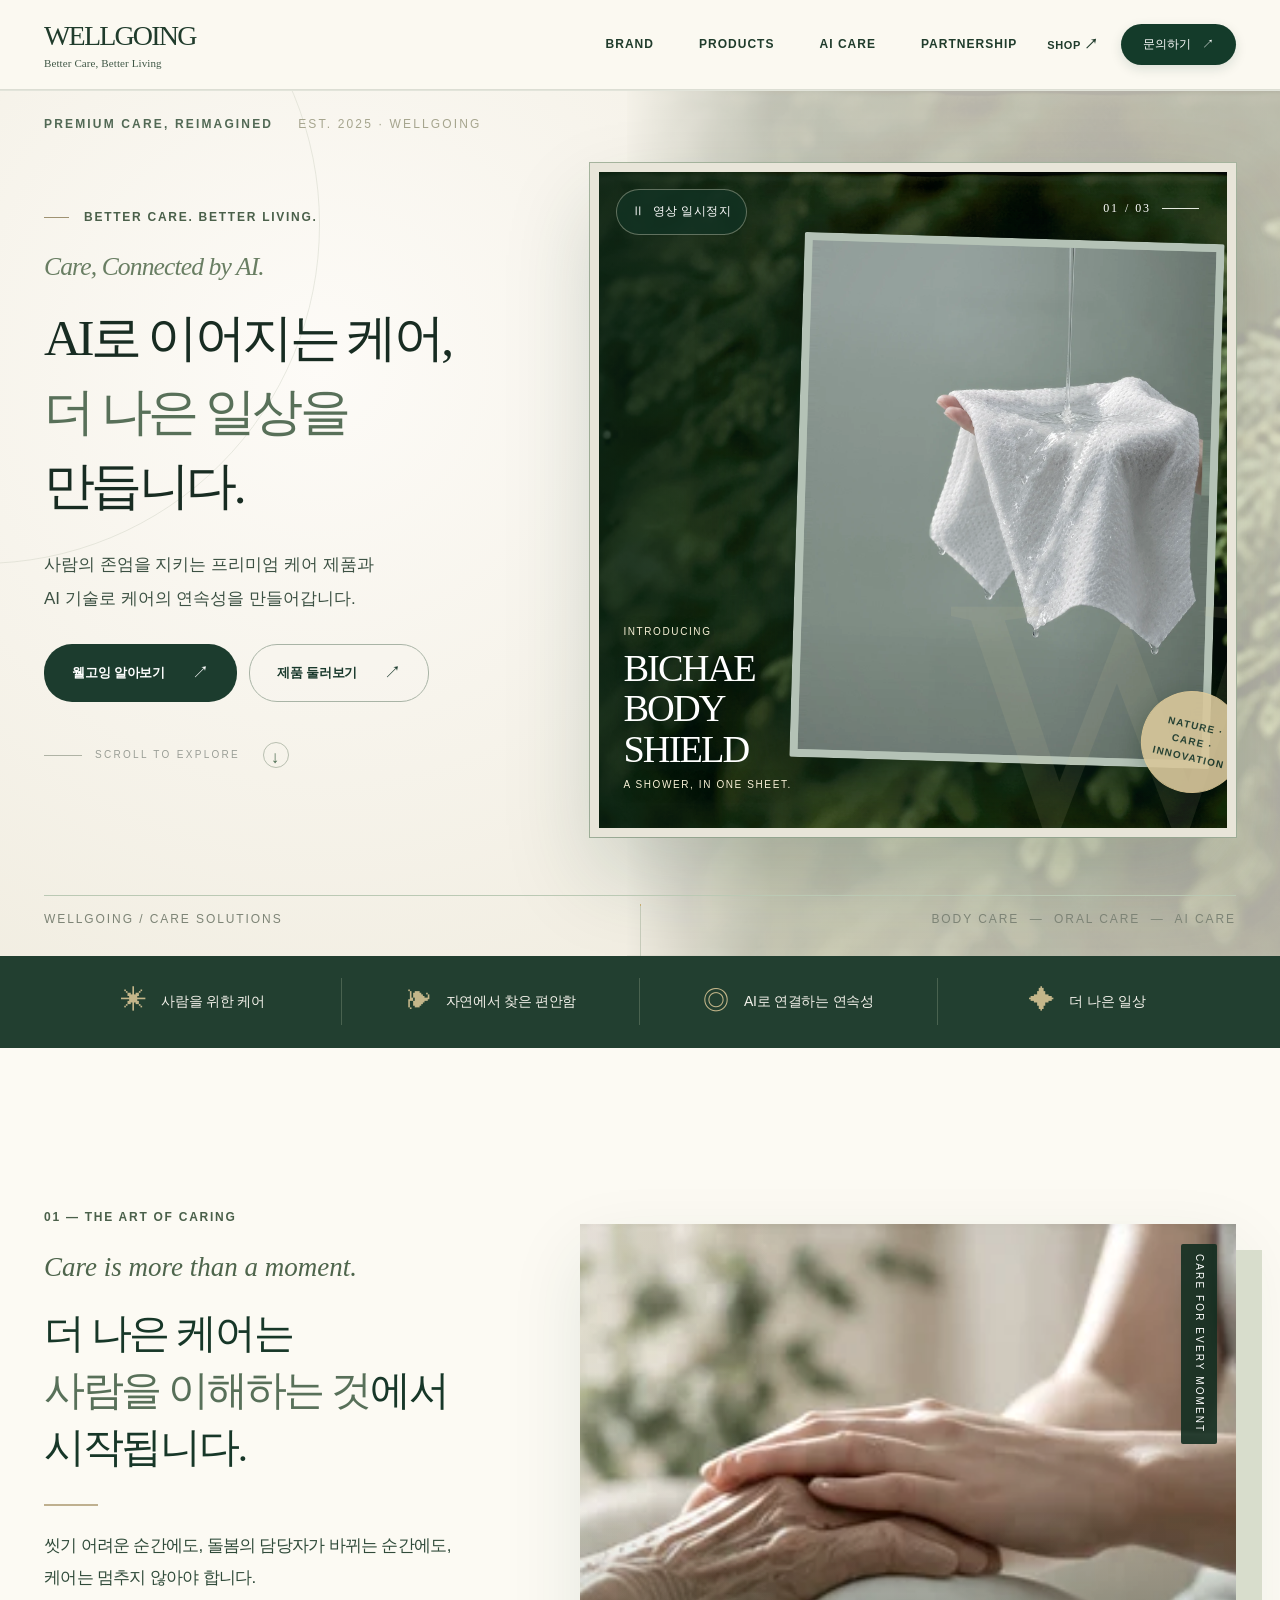
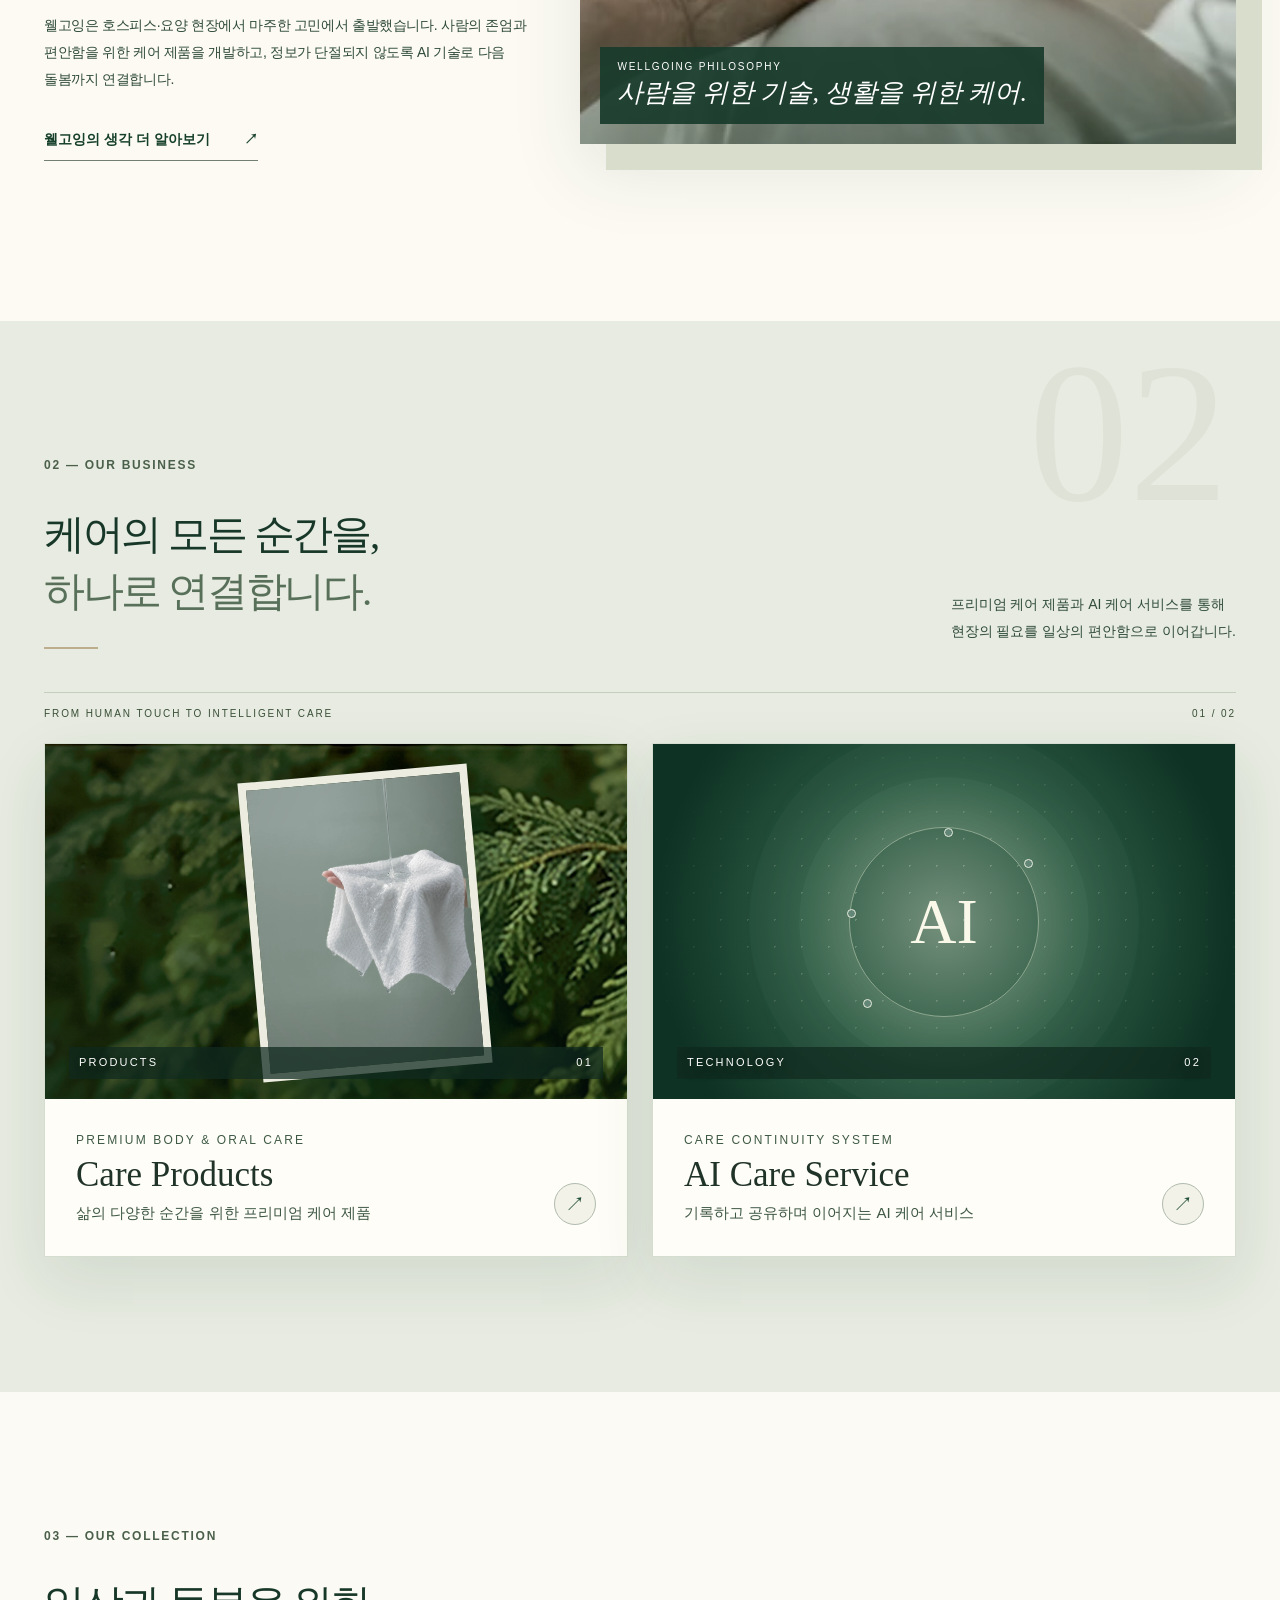
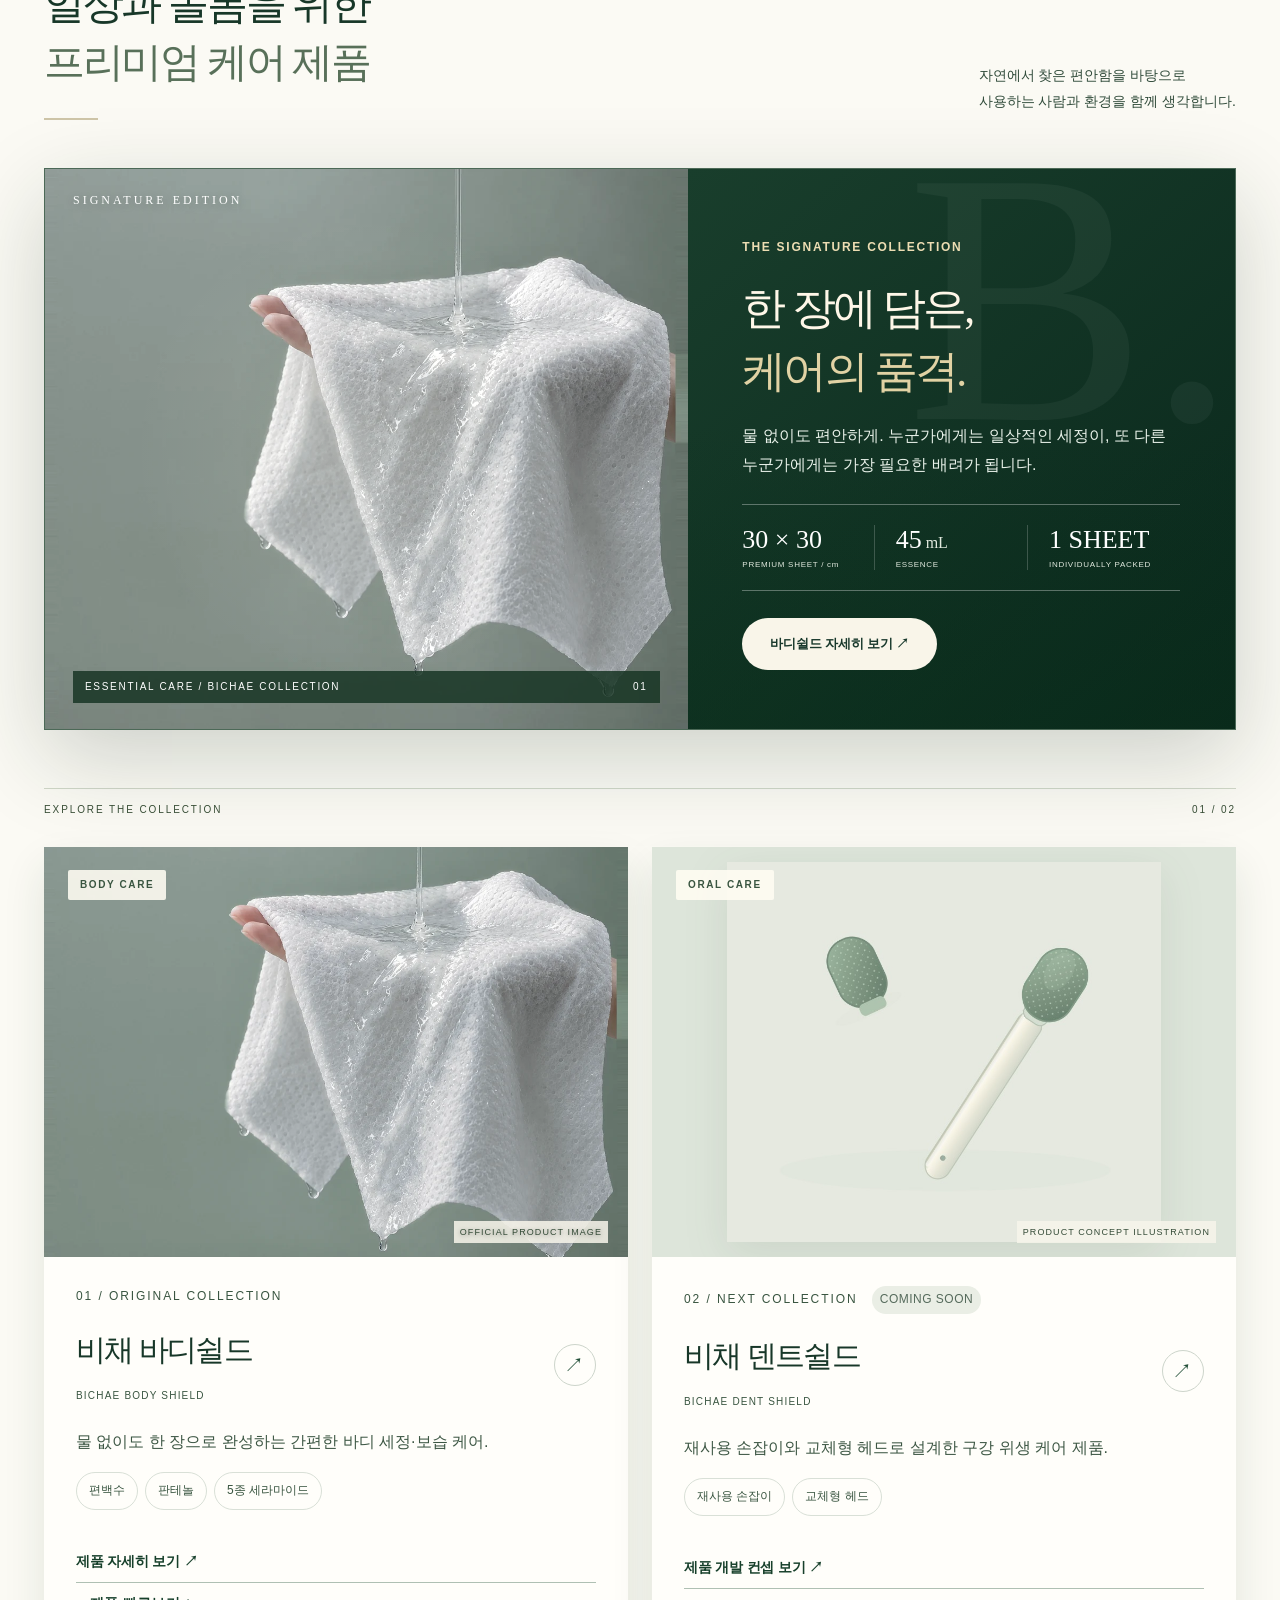
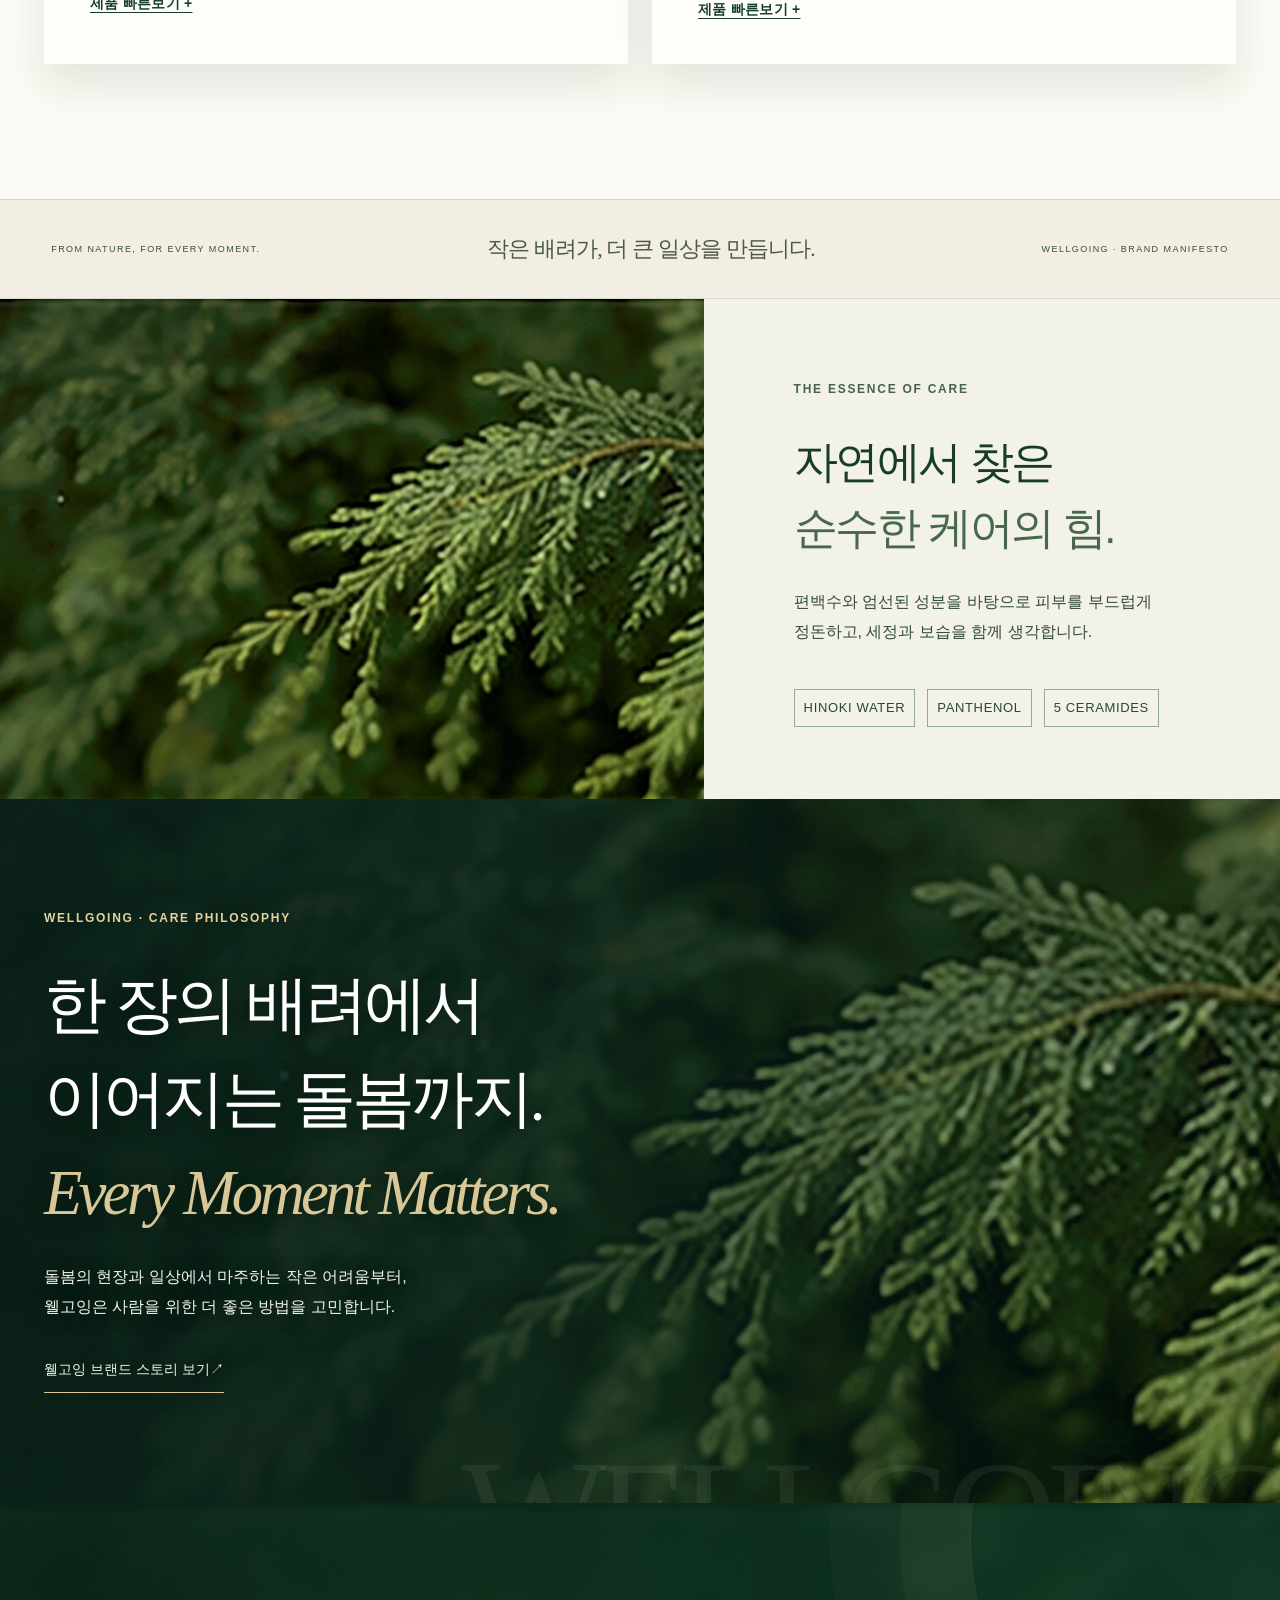
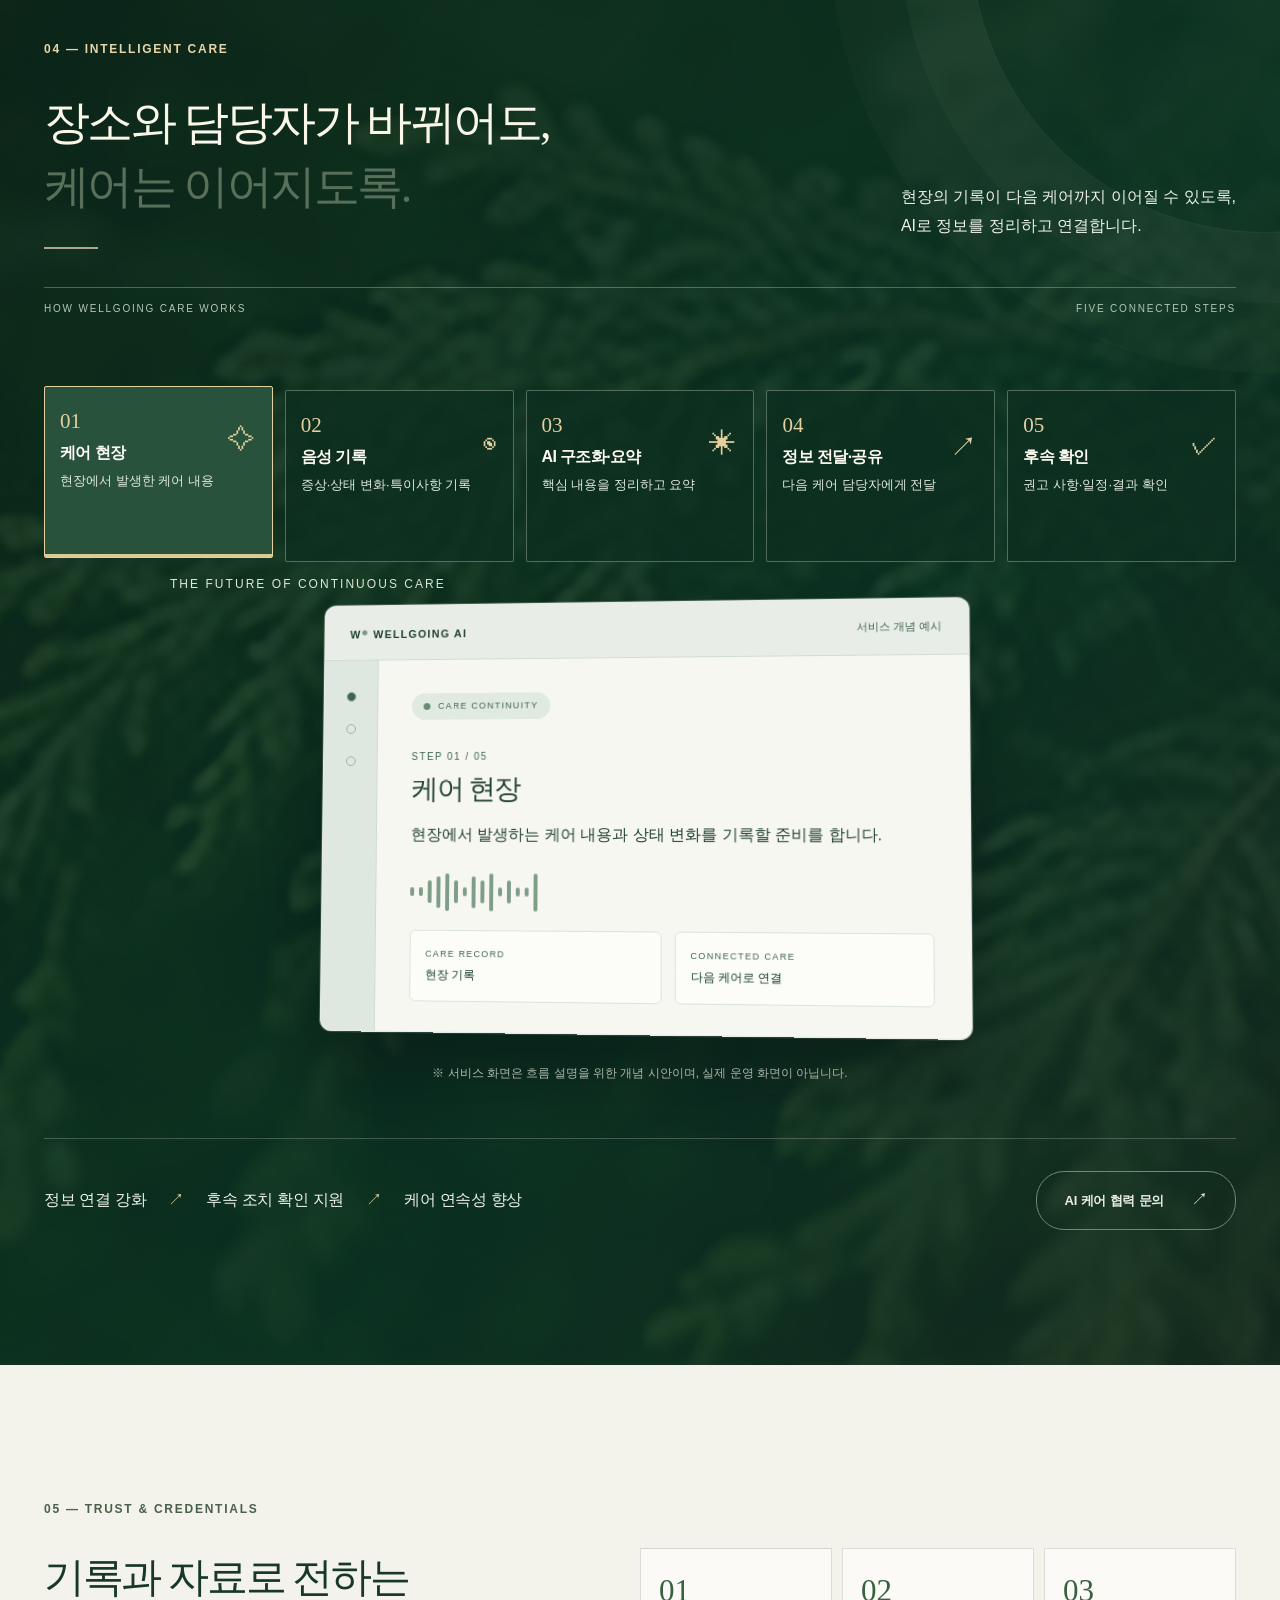
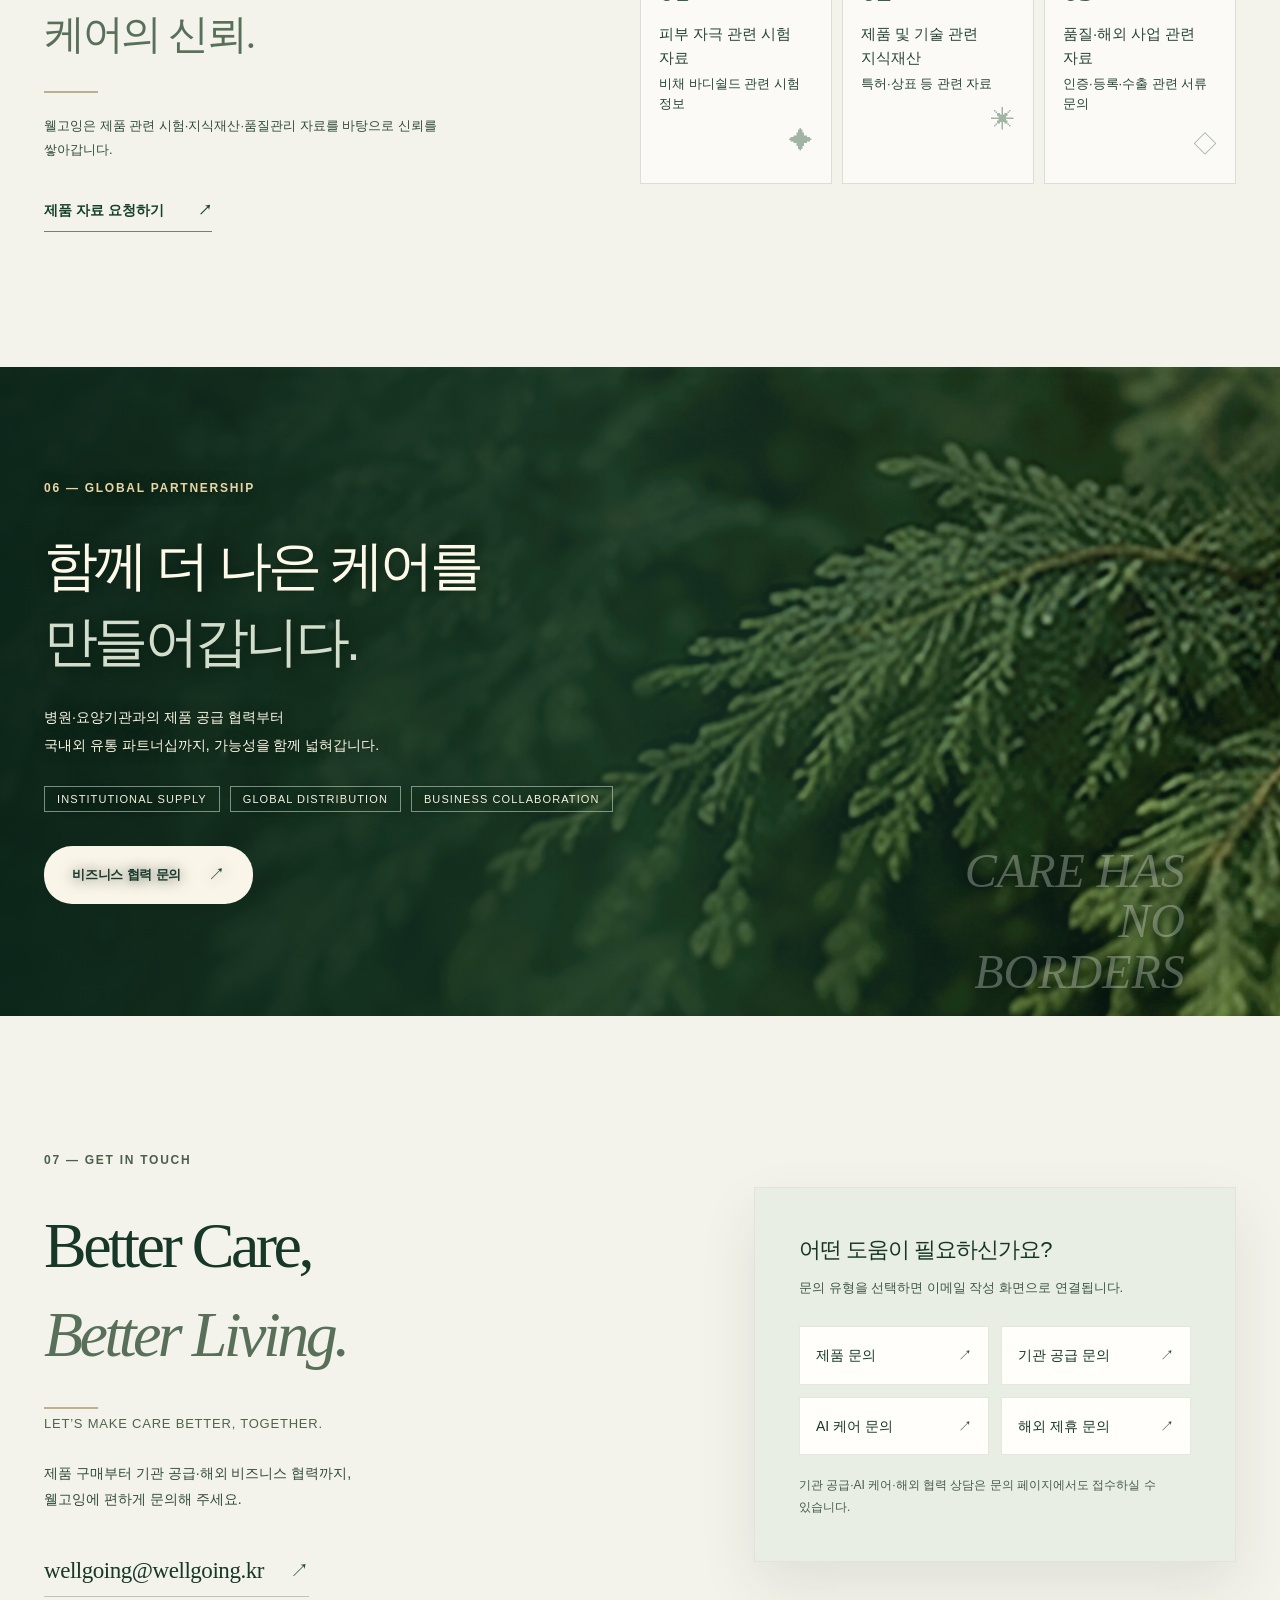
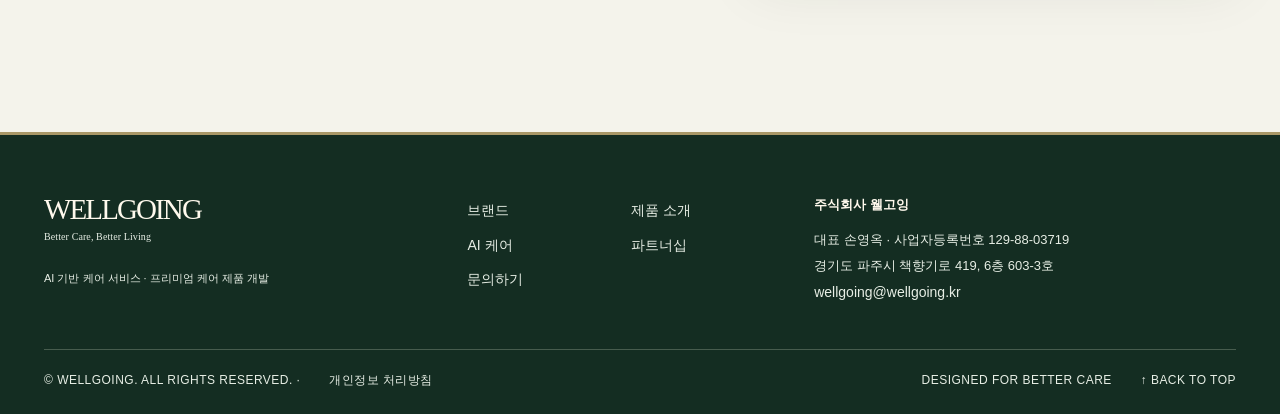
==== index.html @ e6ede5bd "feat: upload WELLGOING V7 premium standalone homepage with embedded assets and motion" ====
<!DOCTYPE html>
<html lang="ko">
<head>
<meta charset="utf-8"/>
<meta content="width=device-width, initial-scale=1" name="viewport"/>
<meta content="#f7f5ef" name="theme-color"/>
<meta content="웰고잉은 프리미엄 케어 제품과 AI 케어 서비스를 통해 더 나은 일상을 만들어갑니다." name="description"/>
<meta content="웰고잉 WELLGOING | Better Care, Better Living" property="og:title"/>
<meta content="AI로 이어지는 케어, 더 나은 일상을 만듭니다." property="og:description"/>
<title>WELLGOING | Better Care, Better Living</title>
<link as="image" href="assets/body-sheet.webp" rel="preload"/>
<style>/* WELLGOING / B CONCEPT — Modern Premium Care
   Brand palette: forest, warm ivory, olive gold. Editable content in content.js. */
:root{--forest:#203b30;--forest2:#142d23;--deep:#112b22;--sage:#b7c3b3;--sage-light:#dfe5dc;--olive:#8b9276;--gold:#9d926e;--cream:#f7f5ef;--ivory:#fcfbf7;--ink:#1f2c24;--text:#445047;--muted:#778078;--line:rgba(39,60,47,.17);--body:'Noto Sans CJK KR','Apple SD Gothic Neo','Malgun Gothic',sans-serif;--serif:Georgia,'Times New Roman','Noto Serif CJK KR',serif;--content:1312px}
*,*::before,*::after{box-sizing:border-box}
html{scroll-behavior:smooth;scroll-padding-top:94px}
body{margin:0;background:var(--ivory);color:var(--ink);font:400 15px/1.8 var(--body);-webkit-font-smoothing:antialiased;word-break:keep-all}
a{text-decoration:none;color:inherit}button,input,select{font:inherit}button{cursor:pointer}img{max-width:100%;display:block}h1,h2,h3,p{margin-top:0}section{scroll-margin-top:90px}
button:focus-visible,a:focus-visible{outline:2px solid #b8a476;outline-offset:4px}
::selection{background:#bbc7b8;color:var(--forest2)}
.skip-link{position:absolute;top:-100px;left:20px;padding:10px 16px;background:white;z-index:1000}.skip-link:focus{top:20px}
.container-wide{width:min(calc(100% - 100px),var(--content));margin:0 auto}.section-pad{padding:126px 0}.eyebrow{font-size:11px!important;letter-spacing:.23em;font-weight:600!important;color:#807c69;margin:0 0 30px!important;line-height:1.55}.gold-line{display:flex;gap:15px;align-items:center}.gold-line:before{content:"";display:block;width:25px;height:1px;background:var(--gold)}.light-eyebrow{color:#c6c9b8!important}
.section-title{font-family:'Noto Serif CJK KR',var(--serif);font-size:clamp(34px,3.25vw,54px);letter-spacing:-.058em;line-height:1.45;font-weight:500;margin:0}.section-title em{font-style:normal;color:#77876f}
.body-large{font-size:18px;line-height:1.9;letter-spacing:-.042em}.body-text{color:#687168;line-height:2.1;letter-spacing:-.025em}.text-link{display:inline-flex;align-items:center;justify-content:space-between;gap:34px;align-self:flex-start;border-bottom:1px solid #737f72;padding:0 0 8px;font-size:13px;font-weight:600;transition:gap .2s}.text-link:hover{gap:46px}
.button{display:inline-flex;align-items:center;justify-content:center;gap:35px;padding:14px 24px;border:1px solid transparent;min-height:53px;border-radius:3px;letter-spacing:-.025em;font-size:13px;font-weight:600;transition:background .25s,color .25s,transform .25s}.button:hover{transform:translateY(-2px)}.button>span{font-size:17px;font-weight:400}.button-solid{background:var(--forest);color:#fff}.button-solid:hover{background:#11291f}.button-line{border-color:#b8c1b7;background:transparent;color:var(--forest)}.button-line:hover{background:#eff0e9}.button-cream{background:#f9f5e9;color:var(--forest)}.button-cream:hover{background:#fff}.button-light-outline{background:transparent;color:#e9ede4;border-color:#728779}.button-light-outline:hover{background:#30483d}
.site-header{height:86px;background:rgba(250,249,245,.96);border-bottom:1px solid #eeeae2;position:sticky;top:0;z-index:100;backdrop-filter:blur(12px)}.header-inner{height:100%;display:flex;align-items:center;justify-content:space-between;gap:30px}.logo{display:flex;flex-direction:column;line-height:1.2;white-space:nowrap;flex-shrink:0}.logo-name{font-family:var(--serif);font-size:27px;letter-spacing:-.044em;color:#20362b}.logo-caption{font-family:var(--serif);font-size:9px;letter-spacing:.045em;color:#7c827b;margin-top:4px}.desktop-nav{display:flex;gap:45px;margin-left:auto;align-items:center}.desktop-nav>a,.shop-link{font-size:11px;font-weight:600;letter-spacing:.055em;transition:color .2s;color:#37463a}.desktop-nav a:hover,.desktop-nav a.current{color:#9c926e}.header-actions{display:flex;align-items:center;gap:22px}.shop-link{white-space:nowrap}.shop-link span{font-size:14px}.header-contact{background:var(--forest);border-radius:50px;color:#fff;padding:10px 22px;display:flex;align-items:center;gap:11px;font-size:12px;white-space:nowrap}.header-contact:hover{background:#142c22}.nav-toggle{display:none;width:38px;height:38px;border:0;background:none;flex-direction:column;align-items:center;justify-content:center;gap:7px}.nav-toggle span{width:24px;height:1.5px;background:var(--forest);transition:transform .3s}.mobile-nav[hidden]{display:none}
/* hero */
.hero{background:var(--cream);padding:45px 0 45px;min-height:720px}.hero-grid{display:grid;grid-template-columns:49% 51%;min-height:628px;align-items:center}.hero-copy{padding:30px 5% 0 0;position:relative}.hero h1{margin:0 0 25px}.title-en{display:block;font-family:var(--serif);font-weight:400;font-size:clamp(68px,6vw,98px);letter-spacing:-.075em;line-height:.995;color:#1d3128}.title-en em{font-style:italic;font-weight:400}.hero-korean{font-family:'Noto Serif CJK KR',var(--serif);font-size:22px;font-weight:500;letter-spacing:-.048em;line-height:1.75;margin:0 0 9px;color:#2b4134}.hero-desc{font-size:13px;line-height:1.95;color:#777e76;margin:0 0 35px}.cta-row{display:flex;gap:12px;flex-wrap:wrap}.hero-index{margin-top:82px;display:flex;align-items:center;gap:13px;color:#90958d;letter-spacing:.16em;font-size:10px}.line-stem{height:1px;width:38px;background:#a8ac9e}.hero-picture{height:610px;background:#b5beb1;position:relative;overflow:hidden;border-radius:2px}.hero-sheet{width:100%;height:100%;object-fit:cover;object-position:65% 46%;transition:transform 1.3s}.hero-picture:hover .hero-sheet{transform:scale(1.035)}.hero-picture:after{content:"";position:absolute;inset:40% 0 0;background:linear-gradient(transparent,rgba(17,38,28,.34));pointer-events:none}.hero-picture-label{position:absolute;left:36px;bottom:34px;color:white;z-index:1;display:flex;flex-direction:column;gap:7px;text-shadow:0 1px 7px #30413650}.hero-picture-label span{font-size:10px;letter-spacing:.17em}.hero-picture-label strong{font-family:var(--serif);font-size:27px;line-height:1.06;letter-spacing:-.02em;font-weight:400}.hero-picture-counter{position:absolute;top:35px;right:33px;color:white;font-family:var(--serif);letter-spacing:.08em;font-size:12px;display:flex;gap:6px;align-items:center}.hero-picture-counter .line{height:1px;width:37px;background:#e4e9df;margin-left:5px}
.value-strip{background:#fbfaf6;border-bottom:1px solid #eae8df;border-top:1px solid #ece9e1}.value-grid{display:grid;grid-template-columns:repeat(4,1fr);min-height:96px;align-items:center}.value-grid>div{text-align:center;border-right:1px solid #e0e4dc;color:#465649;font-size:12px;font-weight:500;display:flex;align-items:center;justify-content:center;gap:15px;letter-spacing:-.015em}.value-grid>div:last-child{border:none}.value-symbol{font-family:var(--serif);color:#758e7d;font-size:24px;font-weight:400}
/* brand */
.brand{background:#fdfbf7}.brand-grid{display:grid;grid-template-columns:51% 49%;gap:0;align-items:center}.brand-copy{padding-right:15%}.brand-copy .section-title{margin-bottom:32px}.brand-copy .body-large{margin:0 0 18px}.brand-copy .body-text{max-width:530px;margin-bottom:33px}.brand-image-wrap{min-height:510px;position:relative;background:#dfe3d8;display:flex;align-items:center;overflow:hidden}.brand-image-wrap>img{width:100%;height:560px;object-fit:cover;object-position:50% 56%;filter:contrast(.96) saturate(.82)}.brand-image-wrap:after{content:"";position:absolute;inset:55% 0 0;background:linear-gradient(transparent,rgba(23,39,31,.5))}.brand-vertical{position:absolute;right:19px;top:20px;writing-mode:vertical-rl;letter-spacing:.21em;font-size:10px;color:#fff;text-shadow:0 1px 4px #34483e;z-index:1}.brand-caption{position:absolute;left:36px;bottom:32px;color:#fff;z-index:1;display:flex;flex-direction:column;gap:3px}.brand-caption span{font:10px var(--body);letter-spacing:.18em}.brand-caption strong{font-size:16px;font-weight:500}
/* business */
.business{background:#eeeee7}.section-top{display:flex;justify-content:space-between;gap:40px;align-items:end;margin-bottom:45px}.section-top>p{font-size:14px;color:#6d756d;line-height:1.9;margin:0 0 5px}.business-cards{display:grid;grid-template-columns:1fr 1fr;gap:22px}.business-card{display:block;background:var(--ivory);transition:transform .25s,box-shadow .25s}.business-card:hover{transform:translateY(-5px);box-shadow:0 15px 38px #233d2c12}.business-photo{height:330px;overflow:hidden;position:relative}.business-photo>img{width:100%;height:100%;object-fit:cover}.business-overlay{position:absolute;inset:0;background:linear-gradient(0deg,#0b28174f,transparent)}.business-photo-type{position:absolute;bottom:20px;left:24px;right:24px;color:#fff;font-size:11px;letter-spacing:.15em;display:flex;justify-content:space-between}.business-info{padding:26px 27px 28px;display:flex;align-items:end;justify-content:space-between;gap:20px}.small-kicker{font-size:10px;color:#8b9086;letter-spacing:.13em}.business-info h3{font:400 31px var(--serif);margin:3px 0 6px;color:#203329}.business-info p{font-size:13px;margin:0;color:#69736c}.circle-arrow{width:42px;height:42px;border:1px solid #a9b5a9;border-radius:50%;display:grid;place-items:center;flex-shrink:0;font-size:20px}.technology-photo{background:radial-gradient(ellipse at 55% 40%,#668275 0,#36574b 50%,#1a3d31 100%)}.technology-photo:after{content:"";position:absolute;inset:0;background:radial-gradient(ellipse,#f8f8ec07 0,transparent 60%)}.tech-pattern{position:absolute;inset:0;background-image:radial-gradient(#dfe8d441 1px,transparent 1px);background-size:27px 27px;mask-image:radial-gradient(ellipse at center,#000 25%,transparent 80%)}.tech-ring{position:absolute;top:50%;left:50%;transform:translate(-50%,-50%);width:154px;height:154px;border:1px solid #dae3cb81;border-radius:50%;display:grid;place-items:center;box-shadow:0 0 0 30px #e0ead909,0 0 0 61px #e0ead906,0 0 70px #cee3c42c}.tech-ring>span{font:48px var(--serif);color:#faf8e9}.tech-ring i{position:absolute;width:9px;height:9px;border:1px solid #e8eedf;border-radius:50%;background:#608475}.tech-ring i:nth-child(2){top:0;left:50%}.tech-ring i:nth-child(3){bottom:8px;left:13px}.tech-ring i:nth-child(4){top:31px;right:5px}.tech-ring i:nth-child(5){top:81px;left:-3px}
/* product */
.products{background:var(--ivory)}.product-top{margin-bottom:42px}.product-grid{display:grid;grid-template-columns:1.06fr .94fr;gap:28px}.product-card{border:1px solid #ebe9e2;background:#fff}.product-visual{height:475px;position:relative;overflow:hidden}.body-visual{background:#b5c0b6}.body-visual img{width:100%;height:100%;object-fit:cover;object-position:center 49%;transition:transform .6s}.product-card:hover .body-visual img{transform:scale(1.025)}.product-tag{position:absolute;top:23px;left:24px;color:#17382b;background:#fffdf3e0;padding:6px 12px;border-radius:2px;font-size:10px;font-weight:600;letter-spacing:.16em;z-index:1}.photo-credit{position:absolute;right:20px;bottom:14px;color:#ffffffc9;font-size:9px;letter-spacing:.12em;text-shadow:0 1px 4px #0006}.dent-visual{background:linear-gradient(150deg,#e2e8df,#f2f1e8 62%,#dce3da)}.dent-visual>img{width:100%;height:100%;object-fit:contain;padding:15px 8%;filter:drop-shadow(0 12px 22px #30443719)}.dent-visual .photo-credit{color:#68766e;text-shadow:none}.product-detail{padding:27px 29px 30px}.product-no{font-size:10px;letter-spacing:.16em;color:#758276;margin-bottom:15px}.product-name-row{display:flex;align-items:center;justify-content:space-between;gap:20px}.product-name-row h3{font:'Noto Serif CJK KR',var(--serif);font-size:29px;font-weight:500;letter-spacing:-.06em;margin:0 0 3px}.product-name-row span{font-size:10px;letter-spacing:.12em;color:#8a958a}.product-cta{font-size:20px!important;width:42px;height:42px;display:grid;place-items:center;border:1px solid #cdd5cb;border-radius:50%;flex-shrink:0}.product-detail>p{font-size:13px;color:#6c776e;margin:20px 0 16px;line-height:1.95}.feature-chips{display:flex;flex-wrap:wrap;gap:7px}.feature-chips>span{border:1px solid #d9e0d7;border-radius:50px;color:#788579;font-size:11px;padding:3px 11px}.inline-button{display:flex;justify-content:space-between;align-items:center;gap:50px;border:none;border-bottom:1px solid #afc0b3;background:none;padding:12px 0 5px;margin-top:25px;font-size:13px;font-weight:600;color:#274633}.inline-button span{font-size:18px}.coming-soon{display:inline-block;margin-left:9px;letter-spacing:.04em;background:#eaeee5;padding:3px 8px;color:#566b5c;border-radius:50px}
/* material */
.materials{display:grid;grid-template-columns:55% 45%;min-height:510px;background:#e3e9df}.materials-photo{background-image:url("[data-uri]");background-position:center;background-size:cover;min-height:490px}.materials-content{padding:75px clamp(40px,8vw,140px) 66px clamp(50px,7vw,110px);display:flex;flex-direction:column;justify-content:center;background:#2a4637;color:white}.materials-content h2{font:'Noto Serif CJK KR',var(--serif);font-size:clamp(30px,3vw,47px);line-height:1.5;letter-spacing:-.055em;font-weight:500;margin:0 0 26px}.materials-content h2 em{font-style:normal;color:#b8cbb9}.materials-content>p:not(.eyebrow){max-width:390px;font-size:14px;color:#e6ede3cb;line-height:2}.material-benefits{display:flex;gap:12px;flex-wrap:wrap;margin-top:25px}.material-benefits span{border:1px solid #94aa99;color:#e6ede3;font:10px var(--body);letter-spacing:.05em;padding:8px 9px}
/* AI */
.ai-section{background:var(--forest2);color:#f6f7ef;position:relative;overflow:hidden}.ai-section:before{content:"";position:absolute;width:590px;height:590px;right:-280px;top:-260px;border-radius:50%;border:1px solid #d9e5cc17;box-shadow:0 0 0 70px #e4ecdb07,0 0 0 140px #e4ecdb05}.ai-head{display:flex;justify-content:space-between;gap:50px;align-items:end;position:relative}.ai-head .section-title{color:#fbf9ee}.ai-head .section-title em{color:#bfd0bf}.ai-head>p{font-size:14px;color:#ced7ca;margin:0 0 8px;line-height:1.95}.ai-layout{margin-top:58px;display:grid;grid-template-columns:44% 56%;gap:5%;align-items:center}.ai-steps{display:flex;flex-direction:column}.ai-step{border:0;background:none;border-top:1px solid #60746880;color:#c8d5c9;display:grid;grid-template-columns:52px 1fr 35px;align-items:center;text-align:left;gap:14px;padding:20px 20px 20px 5px;transition:color .2s,background .2s}.ai-step:last-child{border-bottom:1px solid #60746880}.ai-step:hover,.ai-step.active{background:#ffffff0a;color:#fff}.step-count{font:20px var(--serif);color:#849b8a}.ai-step.active .step-count{color:#e9e8ce}.ai-step strong{display:block;font-size:17px;font-weight:500;margin-bottom:4px}.ai-step small{display:block;color:#9fb09f;font-size:12px}.step-icon{font:24px var(--serif);color:#acbea8;text-align:center}.ai-demo{display:flex;align-items:center;flex-direction:column}.mock-app{width:100%;max-width:650px;background:#f5f6f0;color:#1f4031;border:1px solid #c5d4cb70;border-radius:12px;box-shadow:0 30px 70px #081c15a1;overflow:hidden;transform:perspective(1100px) rotateY(-4deg) rotateX(2deg);transition:transform .4s}.mock-app:hover{transform:none}.mock-top{height:56px;background:#e9ede7;border-bottom:1px solid #d2ddd2;display:flex;justify-content:space-between;align-items:center;padding:0 26px}.mock-logo{font-size:11px;letter-spacing:.12em;font-weight:700}.mock-logo>span{font-size:19px;color:#7a9980}.mock-preview{color:#8b9a8d;font-size:11px}.mock-body{display:grid;grid-template-columns:56px 1fr;min-height:340px}.mock-sidebar{background:#dfe8e0;display:flex;flex-direction:column;align-items:center;gap:23px;padding-top:32px;border-right:1px solid #cfdccf}.mock-dot{width:10px;height:10px;border:1px solid #9faf9f;border-radius:50%}.mock-dot.active{background:#3c6652}.mock-panel{padding:32px 35px 30px}.mock-pill{display:inline-flex;gap:8px;align-items:center;border-radius:50px;background:#e1eae0;padding:5px 12px;font-size:9px;letter-spacing:.15em}.live-dot{height:7px;width:7px;border-radius:50%;background:#668d71}.mock-no{display:block;letter-spacing:.16em;font:10px var(--body);margin-top:32px;color:#889c8a}.mock-panel h3{font-size:28px;font-family:'Noto Serif CJK KR',var(--serif);font-weight:500;letter-spacing:-.05em;margin:3px 0 6px}.mock-panel p{font-size:12px;color:#6e8274;margin-bottom:17px}.mock-waves{height:52px;display:flex;align-items:center;gap:5px}.mock-waves span{width:4px;border-radius:4px;background:#7f9e88;height:9px}.mock-waves span:nth-child(4n){height:32px}.mock-waves span:nth-child(3n){height:23px}.mock-waves span:nth-child(5n){height:38px}.mock-cards{display:grid;grid-template-columns:1fr 1fr;gap:13px;margin-top:12px}.mock-cards>div{padding:15px;border:1px solid #dae4d9;border-radius:6px;background:#fcfdf9}.mock-cards span{display:block;font-size:9px;letter-spacing:.15em;color:#94a697}.mock-cards b{display:block;font-size:12px;font-weight:500;margin-top:3px}.demo-note{text-align:right;color:#97ae9c;font-size:10px;margin-top:28px}.ai-bottom{display:flex;align-items:center;justify-content:space-between;gap:30px;border-top:1px solid #566e5e94;padding-top:32px;margin-top:63px}.ai-bottom>p{color:#ccd7cc;letter-spacing:-.02em;font-size:13px;margin:0}.ai-bottom>p>span{padding:0 18px;color:#9eb29d}
/* trust */
.trust{background:#f5f3ec}.trust-layout{display:grid;grid-template-columns:43% 1fr;align-items:center;gap:7%}.trust-copy .section-title{margin:0 0 21px}.trust-copy p:not(.eyebrow){max-width:420px;color:#667268;font-size:13px;line-height:2}.trust-copy .text-link{margin-top:22px}.trust-list{padding-right:12%}.trust-list>div{display:grid;grid-template-columns:52px 1fr 35px;align-items:center;gap:8px;border-bottom:1px solid #cfd5cb;padding:28px 0}.trust-list>div:first-child{border-top:1px solid #cfd5cb}.trust-item-no{font:18px var(--serif);color:#8b947e}.trust-list strong{font-size:16px;font-weight:500}.trust-list small{display:block;font-size:12px;color:#9a9c8c;margin-top:4px}.trust-mark{font:24px var(--serif);color:#8da28b}
/* partnership */
.partnership{min-height:590px;position:relative;background:#1e3b2f;color:#fff;display:flex;align-items:center;overflow:hidden}.partnership-backdrop{position:absolute;inset:0;background:linear-gradient(90deg,#122b22f5 0%,#173327d9 40%,#17332765 100%),url("[data-uri]") center 45%/cover;transform:scale(1.02)}.partnership-inner{position:relative;padding:96px 0}.partnership h2{font:'Noto Serif CJK KR',var(--serif);font-weight:500;font-size:clamp(38px,3.7vw,58px);letter-spacing:-.06em;line-height:1.4;margin:0 0 24px}.partnership h2 em{color:#d2ddcc;font-style:normal}.partnership p:not(.eyebrow){font-size:14px;line-height:2;color:#d9e3d6;margin-bottom:27px}.partner-types{display:flex;flex-wrap:wrap;gap:10px;margin-bottom:34px}.partner-types span{font:10px var(--body);letter-spacing:.1em;border:1px solid #dfeadd53;color:#dce8d9;padding:6px 12px}
/* contact */
.contact{background:#fbfaf6}.contact-grid{display:grid;grid-template-columns:1fr .8fr;gap:9%;align-items:center}.contact .section-title{font-size:clamp(42px,4.4vw,65px);font-family:var(--serif);letter-spacing:-.06em;line-height:1.14}.contact .section-title em{font-style:italic;color:#7f907d}.contact-grid>div:first-child>p:not(.eyebrow){color:#718076;margin-top:24px;font-size:14px}.contact-email{display:inline-flex;gap:26px;font:23px var(--serif);letter-spacing:-.02em;border-bottom:1px solid #bbc8b9;padding-bottom:12px;margin-top:31px}.contact-email span{font:19px var(--body);color:#8da88f}.contact-panel{background:#f2f2eb;padding:42px 44px}.contact-panel h3{font-size:22px;font-weight:500;margin:0 0 7px;letter-spacing:-.045em}.contact-panel p{font-size:12px;color:#818c80;margin:0 0 25px}.contact-options{display:grid;grid-template-columns:1fr 1fr;gap:12px}.contact-options a{padding:16px;background:#fffefa;border:1px solid #e5e7dd;display:flex;justify-content:space-between;align-items:center;font-size:13px}.contact-options a:hover{border-color:#a1b5a3}.contact-options a span{color:#77947a}.contact-notice{font-size:10px;color:#97a196;display:block;margin-top:19px;line-height:1.7}
/* footer */
.site-footer{background:#eceee7;padding-top:57px;color:#5b6b5e}.footer-grid{display:grid;grid-template-columns:1fr .8fr 1.1fr;gap:40px;padding-bottom:43px}.footer-logo .logo-name{font-size:29px}.footer-logo .logo-caption{font-size:10px}.footer-grid>div:first-child>p{font-size:11px;margin-top:26px}.footer-links{display:grid;grid-template-columns:1fr 1fr;gap:8px 20px;align-content:start;padding-top:5px}.footer-links a{font-size:12px}.footer-links a:hover{text-decoration:underline}.footer-company{display:flex;flex-direction:column;font-size:11px;line-height:2;align-items:flex-start}.footer-company strong{font-size:12px;color:#415245;margin-bottom:9px;font-weight:600}.footer-bottom{border-top:1px solid #d8ddd4;display:flex;align-items:center;justify-content:space-between;padding:20px 0 23px;font-size:10px;letter-spacing:.04em;color:#7e887e}.footer-bottom a{margin-left:25px;color:#3b5442}
/* dialog */
.product-modal{width:min(840px,calc(100vw - 38px));max-height:min(90vh,800px);padding:0;overflow:auto;border:0;box-shadow:0 25px 100px #10251e99;background:#f9f8f2;color:#24352b}.product-modal::backdrop{background:rgba(13,29,22,.76);backdrop-filter:blur(4px)}.modal-inner{display:grid;grid-template-columns:.83fr 1.17fr;min-height:455px}.modal-visual{background:#e0e8dd;overflow:hidden}.modal-visual img{height:100%;width:100%;object-fit:cover}.modal-info{padding:52px 42px 45px}.modal-info h2{font:'Noto Serif CJK KR',var(--serif);font-size:32px;margin:0 0 15px}.modal-info>p{font-size:13px;color:#617268;line-height:1.95}.modal-specs{margin:23px 0 15px;padding:0;list-style:none}.modal-specs li{display:flex;gap:20px;padding:9px 0;border-bottom:1px solid #dbe0d8;font-size:12px;justify-content:space-between}.modal-specs li span{color:#839088}.modal-specs li strong{font-weight:500;text-align:right}.modal-disclaimer{color:#999e95!important;font-size:10px!important;margin:18px 0!important}.modal-info .button{margin-top:10px}.modal-close{position:absolute;right:15px;top:12px;border:0;background:#fffffff0;color:#355343;width:32px;height:32px;font-size:25px;z-index:2;border-radius:50%}
/* reveal */
.appear{opacity:0;transform:translateY(26px);transition:opacity .85s cubic-bezier(.2,.7,.3,1),transform .85s cubic-bezier(.2,.7,.3,1)}.appear.in-view{opacity:1;transform:translateY(0)}.hero-picture.appear{transition-delay:.1s}.business-card:nth-child(2).appear,.product-card:nth-child(2).appear{transition-delay:.12s}
@media(max-width:1170px){.container-wide{width:min(calc(100% - 70px),var(--content))}.desktop-nav{gap:24px}.hero-grid{grid-template-columns:49% 51%}.hero .title-en{font-size:clamp(62px,6vw,84px)}.hero-picture{height:550px}.hero{min-height:650px}.brand-copy{padding-right:9%}.brand-image-wrap img{height:510px}.section-pad{padding:105px 0}.ai-layout{gap:3%}.mock-app{transform:none}.trust-list{padding-right:0}}
@media(max-width:850px){.site-header{height:72px}.container-wide{width:calc(100% - 42px)}.logo-name{font-size:24px}.desktop-nav,.shop-link{display:none}.nav-toggle{display:flex}.header-actions{gap:12px}.header-contact{padding:8px 15px}.mobile-nav{display:flex;position:absolute;top:72px;left:0;right:0;background:#f9f8f3;flex-direction:column;padding:16px 22px 29px;box-shadow:0 12px 28px #1c35252b}.mobile-nav[hidden]{display:none}.mobile-nav a{display:flex;align-items:center;justify-content:space-between;border-bottom:1px solid #e5e9e0;padding:15px 4px;font:16px var(--serif)}.mobile-nav a span{font:11px var(--body);color:#869688}.menu-open .nav-toggle span:first-child{transform:translateY(4px) rotate(45deg)}.menu-open .nav-toggle span:last-child{transform:translateY(-4px) rotate(-45deg)}.hero{padding:40px 0 0;min-height:0}.hero-grid{grid-template-columns:1fr}.hero-copy{padding:42px 6px 50px}.hero .title-en{font-size:clamp(62px,10vw,90px)}.hero-index{display:none}.hero-picture{height:470px}.value-grid{grid-template-columns:1fr 1fr;padding:16px 0;row-gap:10px}.value-grid>div:nth-child(2){border-right:none}.value-grid>div{min-height:47px}.brand-grid,.ai-layout,.trust-layout,.contact-grid{grid-template-columns:1fr}.brand-copy{padding:0 0 48px}.brand-image-wrap{height:480px}.brand-image-wrap>img{height:480px}.brand-grid{gap:0}.section-pad{padding:82px 0}.section-top,.ai-head{align-items:start;flex-direction:column;gap:10px}.section-top>p,.ai-head>p{margin:0}.business-photo{height:265px}.product-grid{gap:16px}.product-visual{height:355px}.products .section-top{margin-bottom:32px}.materials{grid-template-columns:1fr}.materials-photo{min-height:370px}.materials-content{padding:64px 50px}.ai-layout{gap:45px}.ai-demo{width:100%}.mock-app{max-width:610px}.trust-layout{gap:35px}.partnership{min-height:510px}.partnership-inner{padding:82px 0}.contact-grid{gap:50px}.footer-grid{grid-template-columns:1fr 1fr;gap:35px}.footer-company{grid-column:span 2}.footer-links{max-width:310px}}
@media(max-width:550px){html{scroll-padding-top:65px}.container-wide{width:calc(100% - 34px)}.header-inner{gap:5px}.header-contact{font-size:11px}.section-pad{padding:70px 0}.eyebrow{font-size:9px!important;margin-bottom:21px!important}.section-title{font-size:32px;line-height:1.53}.hero{padding:12px 0 0}.hero-copy{padding:44px 1px 44px}.hero .title-en{font-size:clamp(56px,14.6vw,75px);line-height:1.01}.hero-korean{font-size:19px}.hero-desc{font-size:12px}.cta-row{gap:8px}.button{min-height:47px;padding:11px 14px;font-size:11px;gap:10px}.hero-picture{height:390px}.hero-picture-label{left:20px;bottom:22px}.hero-picture-label strong{font-size:23px}.hero-picture-label span{font-size:8px}.value-grid{padding:12px 0}.value-grid>div{font-size:10px;gap:8px}.value-symbol{font-size:20px}.brand-copy .body-large{font-size:15px}.body-text{font-size:12px}.desktop-br{display:none}.brand-image-wrap{height:415px}.brand-image-wrap>img{height:415px}.brand-caption{left:20px;bottom:23px}.business-cards,.product-grid{grid-template-columns:1fr;gap:18px}.business-photo{height:270px}.business-info{padding:21px}.business-info h3{font-size:27px}.product-visual{height:390px}.product-detail{padding:20px}.product-name-row h3{font-size:24px}.product-card:nth-child(2) .product-visual{height:350px}.materials-photo{min-height:255px}.materials-content{padding:54px 25px}.materials-content h2{font-size:31px}.material-benefits span{font-size:9px}.ai-head .section-title{font-size:31px}.ai-step{padding:14px 0;grid-template-columns:38px 1fr 26px}.ai-step strong{font-size:15px}.ai-step small{font-size:10px}.ai-layout{margin-top:37px}.mock-app{transform:none}.mock-top{padding:0 15px}.mock-body{grid-template-columns:36px 1fr;min-height:260px}.mock-sidebar{padding-top:26px}.mock-panel{padding:18px}.mock-panel h3{font-size:22px}.mock-no{margin-top:15px}.mock-cards{gap:7px}.mock-cards>div{padding:9px}.mock-cards span{font-size:7px}.mock-cards b{font-size:10px}.mock-preview{font-size:8px}.demo-note{font-size:9px}.ai-bottom{flex-direction:column;align-items:start;gap:18px;margin-top:40px}.ai-bottom>p{font-size:11px;line-height:2}.ai-bottom>p>span{padding:0 5px}.trust-list>div{grid-template-columns:35px 1fr 30px}.trust-list strong{font-size:14px}.trust-list small{font-size:11px}.partnership{min-height:510px}.partnership h2{font-size:36px}.partnership p:not(.eyebrow){font-size:12px}.partner-types span{font-size:8px}.contact .section-title{font-size:46px}.contact-email{font-size:20px}.contact-panel{padding:29px 22px}.contact-options{gap:7px}.contact-options a{font-size:11px;padding:13px 9px}.footer-grid{grid-template-columns:1fr;gap:20px}.footer-company{grid-column:auto}.footer-bottom{align-items:start;flex-direction:column;gap:5px;font-size:9px}.footer-bottom a{margin-left:15px}.modal-inner{grid-template-columns:1fr}.modal-visual{max-height:245px}.modal-visual img{object-fit:cover;object-position:center 30%}.modal-info{padding:26px 24px}.modal-info h2{font-size:24px}.modal-specs{margin:15px 0}.modal-info>p{font-size:12px}}
@media(prefers-reduced-motion:reduce){html{scroll-behavior:auto}.appear{opacity:1;transform:none;transition:none}.hero-sheet,.business-card,.mock-app{transition:none}}

/* Brand-authentic front artwork layered over the original forest photo, not a fabricated package photo. */
.business-photo .actual-pack-art{position:absolute;width:188px;height:257px;left:50%;top:26px;transform:translateX(-50%) rotate(-5deg);object-fit:cover;object-position:center;box-shadow:0 18px 34px #10271866;border:4px solid #a0aca0;border-radius:5px;z-index:1;transition:transform .5s}.business-card:hover .actual-pack-art{transform:translateX(-50%) rotate(-2deg) translateY(-4px)}.business-photo .business-photo-type{z-index:2}@media(max-width:550px){.business-photo .actual-pack-art{width:148px;height:218px;top:18px}}
</style>
<style>/* WELLGOING V2 — art-directed editorial luxury / 2026-10-25 */
:root { --forest:#19392c; --forest2:#122b21; --deep:#09271d; --sage:#b5bfaa; --gold:#9f9272; --cream:#f5f1e7; --ivory:#faf8f2; --ink:#1a3025; --content:1390px; }
body{background:var(--ivory);}
.container-wide{width:min(calc(100% - 88px),var(--content))}
.site-header{height:78px;background:rgba(250,247,240,.92);border-bottom:1px solid #dcded4;box-shadow:0 2px 18px #1c352411}
.logo-name{font-size:28px;font-weight:400;letter-spacing:-.05em}
.logo-caption{font-size:10px;color:#8e8875}
.desktop-nav>a{font-weight:700;font-size:11px;letter-spacing:.1em}
.header-contact{padding:10px 22px;background:#1b3a2b;box-shadow:0 4px 12px #0e352322}
.eyebrow{font-size:11px!important;color:#82755a}
.button{min-height:55px;border-radius:28px;padding:13px 27px;gap:27px;letter-spacing:.005em}
.button-solid{background:#1c3c2e}
.button-line{background:#f7f5eea3;border-color:#a9b4a6}
/* hero / intentional editorial collage */
.hero.hero-v2{padding:0;position:relative;background:radial-gradient(circle at 25% 32%,#fdfbf7,#f0ecdf 68%,#e8e3d7);min-height:730px;overflow:hidden}
.hero-atmosphere{position:absolute;right:0;top:0;width:51%;height:100%;pointer-events:none;background-image:linear-gradient(90deg,#f1ede0 0%,#f1ede000 22%),url("[data-uri]");background-size:cover;background-position:center;opacity:.24;filter:saturate(.8)}
.hero-v2:before{content:'WELLGOING';font:normal clamp(90px,15vw,225px)/1 Georgia,serif;letter-spacing:-.095em;color:#e8e4d7;position:absolute;left:-1%;bottom:10px;opacity:.7;white-space:nowrap;pointer-events:none}
.hero-top-note{position:absolute;left:max(44px,calc((100% - var(--content))/2));top:21px;color:#91866e;font-size:9px;font-weight:700;letter-spacing:.18em;display:flex;align-items:center;gap:25px;z-index:2}
.hero-top-note span{font-weight:400;color:#a6a58e}
.hero-v2 .hero-grid{min-height:735px;grid-template-columns:47% 53%;align-items:center;position:relative;z-index:1;padding-top:54px;padding-bottom:54px}
.hero-v2 .hero-copy{padding:6px 28px 15px 0;align-self:center}
.hero-v2 .hero-copy .eyebrow{margin-bottom:25px!important}
.hero-signature{font:italic 27px/1.2 Georgia,'Times New Roman',serif;letter-spacing:-.035em;color:#80775e;margin-bottom:18px}
.hero-v2 .hero-primary{font-family:'Noto Serif CJK KR',Georgia,serif;font-weight:500;font-size:clamp(39px,4.3vw,70px);letter-spacing:-.087em;line-height:1.37;margin:0 0 25px;white-space:nowrap;color:#182c22}
.hero-v2 .hero-primary em{font-style:normal;color:#74866e}
.hero-v2 .hero-desc{font-size:15px;line-height:1.9;color:#68756c;margin:0 0 29px}
.hero-v2 .hero-index{margin-top:40px;opacity:.9;letter-spacing:.23em}
.hero-scroll-arrow{display:inline-grid;margin-left:10px;border-radius:50%;place-items:center;width:26px;height:26px;border:1px solid #b1b9a9;color:#3a5e42;font-size:17px}
.hero-v2 .hero-picture{height:580px;box-shadow:0 32px 54px #1d3a2d37;background:#244231;overflow:visible;transform:translateZ(0);border-radius:0;isolation:isolate}
.hero-picture .hero-photo-forest{position:absolute;inset:0;background:linear-gradient(90deg,#0f3324ad,#183b2655),url("[data-uri]") center /cover;filter:saturate(.95)}
.hero-v2 .hero-picture:after{display:none}
.hero-product-stage{position:absolute;top:9%;right:13%;height:76%;width:49%;z-index:1;transform:rotate(-4.8deg);background:#aab9ae;border:9px solid #f3f0e6;box-shadow:26px 34px 55px #04170d91,0 0 0 1px #ffffffe0;overflow:hidden;transition:transform .65s ease,box-shadow .65s ease}
.hero-product-stage:hover{transform:rotate(-2deg) translateY(-8px);box-shadow:20px 40px 65px #04170d91}
.hero-v2 .hero-sheet{width:100%;height:100%;object-fit:cover;object-position:55% 48%;transition:transform 1.1s}
.hero-v2 .hero-picture-label{bottom:31px;left:27px;z-index:2;color:#fcf5e9;text-shadow:0 2px 13px #062014aa}
.hero-v2 .hero-picture-label strong{font-size:33px;line-height:1.01;letter-spacing:-.05em}
.hero-v2 .hero-picture-label span:first-child{color:#dfcba0}
.hero-v2 .hero-picture-counter{color:#f4e9d6;z-index:2;right:28px;top:26px}
.hero-foil{position:absolute;font:normal 420px/.8 Georgia,serif;right:-19px;bottom:-30px;letter-spacing:-.1em;color:#ffffff0b;z-index:0;pointer-events:none}
.hero-round-stamp{position:absolute;right:-16px;bottom:35px;z-index:3;width:102px;height:102px;border:1px solid #e2cc99;border-radius:50%;background:#d8c79b;color:#213e2f;font:700 10px/1.6 var(--body);letter-spacing:.12em;text-align:center;display:flex;align-items:center;padding:12px;transform:rotate(13deg);box-shadow:0 6px 25px #05241444}
.hero-bottom-rule{display:flex;justify-content:space-between;padding:13px 0 25px;border-top:1px solid #abb4a35c;color:#7d8476;font-size:10px;letter-spacing:.16em;position:relative;z-index:1}
/* value bar */
.value-strip{background:#1e4030;border:0;color:#f4efdf}
.value-grid{min-height:92px}
.value-grid>div{color:#ece9dd;border-color:#ffffff24;font-weight:500;font-size:13px;letter-spacing:.005em}
.value-symbol{color:#dbcca2;font-size:26px}
/* brand / human photography */
.brand{padding:118px 0;background:linear-gradient(110deg,#fbfaf5 45%,#ebe9df)}
.brand-grid{grid-template-columns:45% 55%;gap:0}
.brand-copy{padding:25px 10% 25px 0;position:relative}
.brand-prequote{display:inline-block;font:italic 27px Georgia,serif;color:#b0a687;margin:-12px 0 22px}
.brand .section-title{font-size:clamp(32px,3.2vw,53px);line-height:1.47;margin-bottom:24px}
.brand .body-large{font-size:17px;color:#344f3b}
.brand .body-text{font-size:14px;line-height:2.05}
.brand-image-wrap{min-height:520px;box-shadow:20px 25px 60px #26372820;border-radius:0}
.brand-image-wrap>img{height:520px;object-fit:cover;object-position:center;filter:saturate(.77) sepia(.07) contrast(.95)}
.brand-image-wrap:before{content:'';position:absolute;inset:0;z-index:1;background:linear-gradient(90deg,#ebe9df26 0%,transparent 30%),linear-gradient(0deg,#173b2b75,transparent 45%)}
.brand-image-wrap:after{display:none}
.brand-caption{z-index:2}
.brand-caption strong{font:italic 26px Georgia,'Noto Serif CJK KR',serif}
.brand-vertical{z-index:2}
/* business with luxuriant nature */
.business{background:#eaece3;position:relative;padding:115px 0 125px}
.business:before{content:'02';position:absolute;right:4vw;top:22px;font:200px/.9 Georgia,serif;color:#dfe3d7;pointer-events:none}
.section-top{margin-bottom:43px}
.section-title{font-size:clamp(36px,3.2vw,53px)}
.business-intro-line,.collection-title,.ai-vision-rule{border-top:1px solid #879c7d60;display:flex;justify-content:space-between;color:#708068;font-size:10px;letter-spacing:.19em;padding:12px 0 20px}
.business-cards{gap:24px}
.business-card{background:#fbfaf4;overflow:hidden;box-shadow:0 4px 13px #2136290e}
.business-photo{height:360px}
.business-photo img{transition:transform .7s ease}
.business-card:hover .business-photo>img:not(.actual-pack-art){transform:scale(1.045)}
.business-photo .actual-pack-art{width:230px;height:300px;object-fit:cover;object-position:center;left:55%;top:29px;transform:translateX(-50%) rotate(-5deg);border:8px solid #ecece1;box-shadow:17px 23px 35px #04231380;border-radius:0;}
.business-card:hover .actual-pack-art{transform:translateX(-50%) rotate(-2deg) translateY(-6px)}
.business-info{padding:26px 31px 31px}
.business-info h3{font-size:35px}
.business-photo-type{z-index:3;letter-spacing:.2em}
.technology-photo{background:radial-gradient(circle at 50% 50%,#718d79 0,#2d5b43 40%,#0e3224 85%)}
.tech-ring{width:190px;height:190px;box-shadow:0 0 0 50px #e0ead909,0 0 0 100px #e0ead905,0 0 120px #cee3c42c}
.tech-ring>span{font-size:64px}
.circle-arrow{background:#f2f2e8;border-color:#b0bbae}
/* products: a real editorial hero, not just repeating small cards */
.products{background:linear-gradient(#faf8f2,#f0f0e7);padding:118px 0 128px}
.product-top{margin-bottom:43px}
.product-editorial{min-height:560px;display:grid;grid-template-columns:54% 46%;background:#183e2b;position:relative;color:#fff;box-shadow:0 25px 65px #203b2d29;margin-bottom:58px}
.product-editorial-image{position:relative;overflow:hidden;min-height:560px;background:#93a599}
.product-editorial-image img{width:100%;height:100%;position:absolute;inset:0;object-fit:cover;object-position:center 46%;filter:saturate(.86);transition:transform 1s}
.product-editorial:hover .product-editorial-image img{transform:scale(1.045)}
.product-editorial-image:after{content:'';position:absolute;inset:65% 0 0;background:linear-gradient(0deg,#1436277c,transparent)}
.editorial-image-meta{position:absolute;left:28px;bottom:26px;right:28px;display:flex;justify-content:space-between;z-index:1;font-size:10px;letter-spacing:.17em;color:#f6f1e6}
.product-editorial-copy{padding:55px 10% 45px;position:relative;overflow:hidden;display:flex;align-items:flex-start;justify-content:center;flex-direction:column;background:radial-gradient(circle at 90% 0,#426149 0,#1f4331 45%,#173727 100%)}
.product-editorial-copy:after{content:'';position:absolute;inset:0;background:linear-gradient(0deg,#09301a5c,transparent 55%);pointer-events:none}
.product-editorial-copy>*:not(.editorial-giant){z-index:1;position:relative}
.product-editorial-copy .eyebrow{margin-bottom:20px!important}
.editorial-giant{position:absolute;right:-2px;top:-15px;color:#ffffff0b;font:360px/.8 Georgia,serif;pointer-events:none}
.product-editorial-copy h3{font-family:'Noto Serif CJK KR',Georgia,serif;font-size:clamp(34px,3.4vw,56px);line-height:1.44;font-weight:400;letter-spacing:-.065em;margin:0 0 18px}
.product-editorial-copy h3 em{font-style:normal;color:#dfd0ad}
.product-editorial-copy>p{font-size:14px;line-height:2;max-width:440px;color:#e7ede2;margin-bottom:24px}
.editorial-facts{display:flex;gap:21px;width:100%;border-top:1px solid #ffffff53;border-bottom:1px solid #ffffff53;padding:20px 0;margin-bottom:27px}
.editorial-facts>span{flex:1;display:flex;flex-direction:column;gap:4px;border-right:1px solid #ffffff32}
.editorial-facts>span:last-child{border:0}
.editorial-facts strong{font:26px Georgia,serif;white-space:nowrap}
.editorial-facts strong small{font-size:16px}
.editorial-facts span>small{font-size:8px;letter-spacing:.09em;color:#cbd2c7;line-height:1.45}
.product-editorial-copy .button-cream{min-height:50px}
.collection-title{padding-bottom:12px;margin-bottom:16px}
.product-grid{grid-template-columns:1fr 1fr;gap:24px}
.product-card{border:none;background:#fdfcf8;box-shadow:0 8px 25px #1c342111;overflow:hidden}
.product-visual{height:410px}
.product-card .product-detail{padding:29px 32px 34px}
.product-name-row h3{font-size:30px}
.product-tag{border-radius:2px}
/* single brand manifesto spacer */
.manifesto-banner{background:#f2eee3;padding:29px 4vw;display:flex;align-items:center;justify-content:space-between;gap:15px;color:#4b5945;border-top:1px solid #d9dacd;border-bottom:1px solid #d9dacd}
.manifesto-banner>span{font-size:9px;letter-spacing:.16em;color:#87937d}
.manifesto-banner>strong{font-family:'Noto Serif CJK KR',Georgia,serif;font-size:22px;font-weight:400;letter-spacing:-.04em}
/* ingredients */
.materials{min-height:500px}
.materials-photo{min-height:500px;background-position:70% 50%}
.materials-content{background:#234a35}
.materials-content h2{font-size:clamp(34px,3.4vw,56px)}
/* AI service theatre */
.ai-section{background:radial-gradient(ellipse at 90% 30%,#30594080,transparent 44%),linear-gradient(135deg,#123226 0%,#071d17 100%);padding:120px 0 110px}
.ai-section:after{content:'';position:absolute;inset:0;opacity:.10;background:url("[data-uri]") right/cover;pointer-events:none}
.ai-section .container-wide{position:relative;z-index:1}
.ai-head{padding-bottom:38px}
.ai-head .section-title{font-size:clamp(34px,3.6vw,57px)}
.ai-head .section-title em{color:#b6c6ae}
.ai-vision-rule{border-color:#ffffff45;color:#b2c8b5;letter-spacing:.18em;padding-bottom:14px}
.ai-layout{display:flex;flex-direction:column;gap:30px}
.ai-steps{display:grid;grid-template-columns:repeat(5,minmax(0,1fr));gap:12px;width:100%;}
.ai-step{display:flex;flex-direction:column;align-items:flex-start;justify-content:flex-start;gap:5px;min-height:172px;padding:22px 15px 18px;border:1px solid #ffffff30;background:#e4eee709;color:#f4f5ec;text-align:left;transition:transform .25s,background .25s,border-color .25s;border-radius:2px}
.ai-step:hover,.ai-step.active{transform:translateY(-4px);background:#c4d6bd19;border-color:#e2d4a3aa}
.ai-step .step-count{font:21px Georgia,serif;color:#dccaa1}
.ai-step strong{font-size:15px;font-weight:500;letter-spacing:-.04em}
.ai-step small{color:#d1dfd2aa;font-size:11px;line-height:1.65}
.ai-step .step-icon{font-size:27px;color:#c9d9c5;align-self:flex-end;margin:-72px 2px 27px auto}
.ai-demo{width:min(940px,100%);margin:8px auto 0;position:relative}
.ai-display-note{position:absolute;top:0;left:0;font:9px var(--body);letter-spacing:.17em;color:#c6d1bd;transform:translateY(-23px)}
.mock-app{box-shadow:0 35px 85px #020d09a8;border:1px solid #d1ddcc75}
.ai-bottom{margin-top:42px;border-top:1px solid #ffffff38}
/* credentials: richly art directed white tiles */
.trust{background:linear-gradient(95deg,#f8f6ef,#eaece4);padding:112px 0}
.trust-list{display:grid;grid-template-columns:repeat(3,1fr);padding:0;gap:10px}
.trust-list>div{display:flex;flex-direction:column;align-items:flex-start;padding:24px 18px 23px;min-height:190px;border:1px solid #d9dfd4;background:#fbfaf6;gap:13px}
.trust-item-no{font:31px Georgia,serif;color:#a3997d}
.trust-list strong{font-size:15px;line-height:1.6;display:block}
.trust-list small{font-size:11px;color:#728273}
.trust-mark{margin-left:auto;opacity:.45}
/* partner section cinematic */
.partnership{min-height:605px}
.partnership-backdrop{background:linear-gradient(90deg,#0b241aea,#193c2cba 50%,#142f2448 100%),url("[data-uri]") center/cover}
.partnership h2{font-size:clamp(40px,4.2vw,69px);letter-spacing:-.068em}
.partnership-inner{padding:112px 0}
.partnership-inner:after{content:'CARE HAS NO BORDERS';position:absolute;right:4vw;bottom:3%;font:italic 48px Georgia,serif;color:#ffffff4a;max-width:270px;text-align:right;line-height:1.05;pointer-events:none}
/* contact */
.contact{background:linear-gradient(125deg,#f9f7f0,#eae9df);padding:114px 0}
.contact .section-title{font-size:clamp(48px,5vw,74px)}
.contact-superscript{font-size:10px;letter-spacing:.18em;color:#9d967b}
.contact-panel{background:#fbfaf6;box-shadow:0 25px 55px #16352715;border:1px solid #e2e3d9}
.site-footer{background:#1a372a;color:#dae1d7}
.site-footer .logo-name{color:#f7f2e8}.site-footer .logo-caption{color:#d5d7c7}
.site-footer .footer-company strong{color:#f5f3e7}.site-footer .footer-bottom{border-color:#ffffff32}.site-footer .footer-bottom a{color:#f7f4e7}.site-footer .footer-links a{color:#e0e4da}
/* page performance and motion */
@media(prefers-reduced-motion:no-preference){.hero-photo-forest{animation:forestBreath 18s ease-in-out infinite alternate}@keyframes forestBreath{from{transform:scale(1)}to{transform:scale(1.08)}}}
@media(max-width:1100px){
 .container-wide{width:calc(100% - 54px)}
 .hero-v2 .hero-grid{grid-template-columns:45% 55%}
 .hero-v2 .hero-primary{font-size:clamp(34px,4.2vw,50px)}
 .hero-v2 .hero-picture{height:520px}
 .hero-v2 .hero-desc{font-size:13px}
 .hero-product-stage{right:11%;width:55%;height:72%;top:12%}
 .product-editorial-copy{padding:37px 7%}
 .editorial-facts{gap:9px}
 .editorial-facts strong{font-size:23px}
 .ai-step{padding:18px 10px}
 .ai-step .step-icon{font-size:20px}
 .trust-layout{grid-template-columns:32% 1fr;gap:4%}
 .trust-list>div{padding:20px 14px}
}
@media(max-width:850px){
 .hero-top-note{left:27px;top:15px;font-size:8px}
 .hero-v2 .hero-grid{display:grid;grid-template-columns:1fr;gap:0;padding-top:63px;padding-bottom:20px}
 .hero-v2 .hero-copy{padding:30px 5px 26px}
 .hero-v2 .hero-primary{font-size:clamp(44px,7vw,64px)}
 .hero-v2 .hero-index{display:none}
 .hero-v2 .hero-picture{height:550px}
 .hero-v2 .hero-sheet{object-position:center}
 .hero-product-stage{right:18%;width:44%;top:8%;height:80%}
 .hero-bottom-rule{font-size:9px}
 .brand-grid{grid-template-columns:1fr}
 .brand{padding:85px 0}
 .brand-copy{padding:0 0 35px}
 .brand-image-wrap{height:410px;min-height:410px}.brand-image-wrap>img{height:410px}
 .business:before{display:none}
 .business-cards{gap:14px}
 .business-photo{height:260px}
 .business-photo .actual-pack-art{width:150px;height:220px;top:15px}
 .product-editorial{grid-template-columns:1fr}
 .product-editorial-image{min-height:440px}
 .product-editorial-copy{min-height:440px;padding:48px 8%}
 .editorial-facts{max-width:500px}
 .ai-steps{grid-template-columns:repeat(5,minmax(0,1fr));gap:6px}
 .ai-step{min-height:150px;padding:14px 9px}
 .ai-step strong{font-size:12px}.ai-step small{font-size:9px}
 .ai-step .step-icon{margin:-65px 0 20px auto}
 .trust-layout{grid-template-columns:1fr}.trust-list{margin-top:34px}
 .manifesto-banner{flex-direction:column;padding:25px 10px;text-align:center;gap:4px}
}
@media(max-width:550px){
 .container-wide{width:calc(100% - 34px)}
 .site-header{height:68px}.logo-name{font-size:24px}
 .hero.hero-v2{min-height:unset}
 .hero-v2 .hero-grid{padding-top:45px}
 .hero-top-note{top:12px;gap:10px;font-size:7px}
 .hero-top-note span{display:none}
 .hero-signature{font-size:21px;margin:0 0 13px}
 .hero-v2 .hero-primary{font-size:clamp(34px,9.3vw,49px);white-space:normal;line-height:1.45;margin-bottom:15px}
 .hero-v2 .hero-desc{font-size:12px;margin-bottom:22px}
 .hero-v2 .hero-copy{padding:29px 2px 34px}
 .hero-v2 .hero-picture{height:430px}
 .hero-product-stage{right:14%;width:57%;height:70%;top:14%;border-width:6px}
 .hero-v2 .hero-picture-label strong{font-size:21px}
 .hero-v2 .hero-picture-label{left:15px;bottom:17px}
 .hero-v2 .hero-picture-label span{font-size:8px}
 .hero-v2 .hero-picture-counter{top:12px;right:12px;font-size:10px}
 .hero-round-stamp{width:73px;height:73px;font-size:7px;padding:5px;right:-8px;bottom:19px}
 .hero-bottom-rule{padding:13px 0;font-size:7px;gap:8px}
 .hero-bottom-rule span:last-child{display:none}
 .value-grid{min-height:100px;padding:11px 0}
 .value-grid>div{font-size:10px}
 .value-symbol{font-size:19px}
 .brand,.business,.products,.ai-section,.trust,.contact{padding:75px 0}
 .brand-prequote{font-size:21px}
 .brand .section-title,.section-title{font-size:31px}
 .brand-image-wrap,.brand-image-wrap>img{height:330px;min-height:330px}
 .brand-caption strong{font-size:20px}
 .business-cards{grid-template-columns:1fr;gap:20px}
 .business-photo{height:280px}
 .business-photo .actual-pack-art{width:172px;height:245px;top:15px}
 .business-intro-line,.collection-title,.ai-vision-rule{font-size:8px}
 .product-editorial{min-height:0;margin-bottom:36px}
 .product-editorial-image{min-height:365px}
 .product-editorial-copy{min-height:425px;padding:35px 28px}
 .product-editorial-copy h3{font-size:34px}
 .editorial-facts{gap:5px}.editorial-facts strong{font-size:17px}.editorial-facts strong small{font-size:11px}.editorial-facts span>small{font-size:7px}
 .product-grid{grid-template-columns:1fr}
 .product-visual{height:340px}
 .manifesto-banner strong{font-size:17px}
 .ai-head{padding-bottom:20px}
 .ai-head .section-title{font-size:30px}
 .ai-steps{grid-template-columns:1fr 1fr;gap:8px}
 .ai-step{min-height:108px;gap:4px}
 .ai-step .step-icon{margin:-56px 5px 12px auto;font-size:23px}
 .ai-step strong{font-size:14px}
 .ai-step small{font-size:10px}
 .ai-step:nth-child(5){grid-column:1 / -1;min-height:86px}
 .mock-app{max-width:100%}
 .trust-list{grid-template-columns:1fr;gap:8px}
 .trust-list>div{min-height:115px;display:grid;grid-template-columns:45px 1fr 25px;align-items:center}
 .trust-item-no{font-size:24px}
 .partnership-inner:after{display:none}
 .contact-superscript{display:block;margin-top:15px}
 .contact-panel{padding:27px 21px}
}
</style>


<style>/* WELLGOING / Premium B — Interior Pages, v3 */
:root{--golden:#baaa87;--softcream:#eeeade;--serifKR:'Noto Serif CJK KR','Nanum Myeongjo',Georgia,serif}
.inner-page main{overflow:clip}.inner-page .site-header{position:sticky;top:0;z-index:120}.inner-page .desktop-nav a[aria-current=page]{color:#63795d}.inner-page .desktop-nav a[aria-current=page]::after{content:'';display:block;height:1px;background:#63795d}
.inner-page section{position:relative}.inner-back{display:inline-block;font-size:10px;font-weight:650;letter-spacing:.17em;color:#8b8d7c;margin:0 0 42px}.inner-page h1,.inner-page h2,.inner-page h3{word-break:keep-all}.inner-page h1{font-family:var(--serifKR);letter-spacing:-.072em;font-weight:500;line-height:1.42}.inner-page em{font-style:normal;color:#7d8f75}.hero-english{font:400 clamp(35px,4.6vw,83px)/1.08 Georgia,'Times New Roman',serif;letter-spacing:-.057em;margin:0 0 30px;color:var(--forest)}.hero-english i{font-weight:400;color:#9c977e}
.inner-hero{min-height:700px;background:#f3efe6}.inner-hero .inner-hero-grid{display:grid;grid-template-columns:49% 51%;gap:0;min-height:680px;align-items:center;padding:74px 0 94px}.inner-hero-text{position:relative;z-index:2;padding:25px 9% 20px 0}.inner-hero-text .eyebrow{margin-bottom:18px!important}.inner-hero-text h1{font-size:clamp(32px,3.45vw,55px);margin:10px 0 23px}.inner-hero-text>p:not(.eyebrow){font-size:15px;color:#58665d;line-height:2;margin-bottom:27px}.inner-hero-image-frame{height:560px;position:relative;box-shadow:0 35px 75px #27392926;background:#d5d7c9}.inner-hero-image-frame img{width:100%;height:100%;object-fit:cover;filter:saturate(.82);object-position:center}.inner-hero-image-frame:after{content:'';position:absolute;inset:50% 0 0;background:linear-gradient(0deg,#0b2c1a86,transparent)}.image-frame-caption{position:absolute;left:34px;bottom:24px;right:30px;display:flex;justify-content:space-between;z-index:3;color:#f8f0e5;font-size:10px;letter-spacing:.16em}.inner-hero-brand:before{content:'CARE';font:250px Georgia,serif;letter-spacing:-.1em;position:absolute;bottom:-70px;left:-40px;color:#e5e1d6;pointer-events:none}.inner-hero-brand .inner-hero-photo{position:absolute;width:48%;height:80%;right:0;top:0;background-size:cover;background-position:center;opacity:.06}
.quote-band{background:#1c3d2e;color:#eee9d8}.quote-band>.container-wide{padding:35px 0;display:flex;justify-content:space-between;align-items:center;gap:15px}.quote-band span{font-size:9px;letter-spacing:.16em;color:#d1caaf;white-space:nowrap}.quote-band p{font:italic 25px/1.4 var(--serifKR);margin:0;text-align:center}
.white-section{background:#fbfaf5}.editorial-split{padding:125px 0}.split-grid{display:grid;grid-template-columns:1fr 1fr;gap:min(9vw,135px);align-items:center}.split-image{height:570px;overflow:hidden;position:relative;background:#e3e6d8;box-shadow:17px 28px 50px #15372620}.split-image img{height:100%;width:100%;object-fit:cover;object-position:center}.split-image.tall-image img{object-position:60% center}.image-corner-label{position:absolute;bottom:19px;left:22px;font-size:9px;letter-spacing:.15em;background:#f9f7ed;padding:10px 15px}.split-copy h2,.contact-form-intro h2{font-family:var(--serifKR);font-weight:450;font-size:clamp(33px,3.8vw,59px);line-height:1.48;letter-spacing:-.07em;margin:0 0 30px}.split-copy>p:not(.eyebrow),.contact-form-intro>p{max-width:520px;color:#596960;font-size:15px;line-height:2.1;margin-bottom:21px}.split-copy .text-link{display:inline-flex;margin-top:14px}
.pillars-section{padding:118px 0 130px;background:#e9ede5}.pillar-grid{display:grid;grid-template-columns:repeat(3,1fr);gap:15px;margin-top:45px}.pillar-grid article{padding:30px 35px 43px;min-height:350px;background:#f9f8f2;border:1px solid #d8e1d2;position:relative;box-shadow:0 17px 27px #2138250d}.pillar-index{font:20px Georgia;color:#a39875;letter-spacing:.05em}.pillar-symbol{position:absolute;right:25px;top:12px;font:50px Georgia;color:#a4b39e}.pillar-grid h3{font:italic 36px Georgia,serif;margin:48px 0 7px;color:#23422e}.pillar-grid h4{font-size:20px;margin:0 0 14px;font-weight:550}.pillar-grid p{color:#677668;font-size:13px;line-height:2;max-width:260px}
.brand-landscape{position:relative;background:linear-gradient(90deg,#0a2b20e6,#0a2b206d),url("[data-uri]") center/cover;color:white;min-height:480px;display:flex;align-items:center}.brand-landscape .container-wide{padding:75px 0}.brand-landscape h2{font:450 clamp(38px,4.4vw,68px)/1.55 var(--serifKR);letter-spacing:-.07em;margin:0 0 32px;color:#fff}.company-snapshot{padding:120px 0;background:#fbfaf5}.company-dl{display:grid;grid-template-columns:repeat(2,1fr);border-top:1px solid #c8d3c7;margin:40px 0 0}.company-dl div{display:grid;grid-template-columns:125px 1fr;padding:21px 0;border-bottom:1px solid #d4ded1;gap:20px}.company-dl dt{font:10px/2 var(--body);letter-spacing:.16em;color:#899480}.company-dl dd{margin:0;font-size:14px;color:#293e31}
.inner-endcap{background:linear-gradient(105deg,#112d21,#23432f);color:#fff;text-align:center;padding:90px 0 100px}.inner-endcap span,.detail-final .eyebrow{font-size:10px;letter-spacing:.2em;color:#d7d1b1}.inner-endcap h2{font:400 clamp(35px,4.1vw,64px)/1.45 var(--serifKR);letter-spacing:-.07em;margin:18px 0 26px;color:#fff}
/* COLLECTION PAGE */
.collection-hero{background:#edece2;min-height:675px;overflow:hidden}.collection-hero:after{content:'BICHAE';position:absolute;right:-1%;bottom:-60px;font:210px Georgia,serif;color:#e1e5da;pointer-events:none}.collection-cover{display:grid;grid-template-columns:48% 52%;align-items:center;min-height:675px;padding:50px 0;position:relative;z-index:1}.collection-hero-text{padding:0 30px 0 0}.collection-hero-text h1{font-size:clamp(39px,4vw,66px);margin:10px 0 20px}.collection-hero-text p:not(.eyebrow){font-size:16px;color:#677568;line-height:1.9}.collection-feature-art{height:550px;position:relative;overflow:hidden;background:#c8d4c6;box-shadow:0 30px 60px #233b2e25}.collection-feature-art>img{width:100%;height:100%;object-fit:cover;object-position:center 35%}.collection-feature-art:after{content:'';position:absolute;inset:55% 0 0;background:linear-gradient(0deg,#0d2d1e81,transparent)}.collection-feature-art>span{position:absolute;bottom:23px;left:23px;font:10px var(--body);letter-spacing:.16em;color:white;z-index:1}.collection-intro{background:#1d3f2e;color:#f5f0e7}.collection-intro .container-wide{display:flex;align-items:center;justify-content:space-between;gap:35px;padding:45px 0}.collection-intro span{font-size:9px;letter-spacing:.18em;white-space:nowrap;color:#dfcda6}.collection-intro p{font:36px/1.2 Georgia,serif;text-align:center;margin:0;letter-spacing:-.04em}.collection-intro em{color:#bfcdb7}
.products-catalog{padding:126px 0;background:#fbfaf5}.catalog-row{display:grid;grid-template-columns:52% 48%;min-height:540px;background:#eeeee5;overflow:hidden;margin:0 0 30px}.catalog-row.reverse{grid-template-columns:48% 52%}.catalog-row.reverse .catalog-visual{order:2}.catalog-visual{height:560px;background:#bbc9b9;position:relative}.catalog-visual img{width:100%;height:100%;object-fit:cover;object-position:center}.catalog-visual span{position:absolute;top:28px;left:29px;background:#fdfcf3;padding:9px 14px;color:#294432;font-size:10px;letter-spacing:.17em}.dent-catalog{background:#eeeade}.dent-catalog img{object-fit:contain;padding:35px}.catalog-copy{padding:65px 9%;display:flex;justify-content:center;flex-direction:column}.catalog-copy h3{font:54px/1.02 Georgia,serif;letter-spacing:-.065em;color:#1b3a2b;margin:0 0 23px}.catalog-copy>strong{font-family:var(--serifKR);font-size:24px;letter-spacing:-.05em;font-weight:500}.catalog-copy>p{color:#627063;font-size:15px;line-height:2;margin:19px 0 28px}.catalog-tags{display:flex;flex-wrap:wrap;gap:8px;margin-bottom:30px}.catalog-tags span{font-size:11px;border:1px solid #cbd6c8;padding:7px 13px;border-radius:20px}.catalog-copy .button{align-self:start}.soft-label{display:inline-block;background:#dedcc8;color:#566346;border-radius:25px;font:11px var(--body);padding:6px 13px;vertical-align:middle;margin-left:10px}.compact-landscape{min-height:410px}
/* PRODUCT DETAILS */
.product-detail-hero{background:#f4f0e6;padding:100px 0 120px}.product-detail-layout{display:grid;grid-template-columns:52% 48%;gap:0}.product-detail-gallery{padding-right:9%}.gallery-main{height:650px;position:relative;overflow:hidden;background:#b5c1b2;box-shadow:0 24px 50px #243b2a2b}.gallery-main img{width:100%;height:100%;object-fit:cover}.gallery-stamp{position:absolute;bottom:19px;left:19px;background:#183a2abf;color:#f6f0e7;padding:9px 15px;font-size:10px;letter-spacing:.15em}.gallery-thumbs{display:flex;gap:12px;margin-top:15px}.gallery-thumb{width:84px;height:84px;border:2px solid transparent;padding:0;overflow:hidden;background:#e9e8df}.gallery-thumb.active{border-color:#1b4b31}.gallery-thumb img{width:100%;height:100%;object-fit:cover}.product-detail-copy{display:flex;flex-direction:column;align-items:flex-start;justify-content:center;padding:10px 0 10px 8%}.product-detail-copy .inner-back{margin-bottom:24px}.product-detail-copy h1{font-size:clamp(53px,5.5vw,84px);line-height:1.23;margin:10px 0 11px}.product-latin{font:italic 25px Georgia,serif;color:#93866e;margin:5px 0 29px}.product-detail-copy>p:not(.eyebrow):not(.fine-print){font-size:16px;color:#56695b;line-height:2;max-width:430px}.product-spec-grid{display:grid;grid-template-columns:repeat(3,1fr);width:100%;border-top:1px solid #ccd5c9;border-bottom:1px solid #ccd5c9;margin:15px 0 23px;padding:20px 0}.product-spec-grid>div{padding-left:16px;border-left:1px solid #d9ded1}.product-spec-grid>div:first-child{border:0;padding-left:0}.product-spec-grid small{display:block;font-size:9px;color:#818e7e;letter-spacing:.1em}.product-spec-grid strong{font:29px Georgia,serif;color:#213e2a}.product-spec-grid sup{font:11px var(--body);vertical-align:baseline}.detail-bullet{font-size:13px;color:#586b5b;margin-bottom:9px}.detail-bullet span{color:#698b64;margin-right:12px}.detail-action{display:flex;flex-wrap:wrap;gap:9px;margin:25px 0 17px}.fine-print{font-size:11px!important;line-height:1.8;color:#868d81!important;max-width:540px}.detail-statement{padding:95px 0;text-align:center;background:#1b3c2c;color:white}.detail-statement span{font-size:10px;letter-spacing:.18em;color:#d2c6a8}.detail-statement h2{font:400 clamp(34px,4vw,61px)/1.5 var(--serifKR);margin:16px auto 15px;color:white}.detail-statement h2 em{color:#d1d5b9}.detail-statement p{font-size:14px;color:#d2e0d3}.ingredient-split{background:#fbfaf4}.ingredient-list{margin-top:38px;border-top:1px solid #c9d6c4}.ingredient-list>div{display:grid;grid-template-columns:42px 1fr 100px;align-items:center;border-bottom:1px solid #d4ded0;padding:12px 0;gap:12px}.ingredient-list b{font:15px Georgia,serif;color:#b1a481}.ingredient-list span{font:italic 19px Georgia,serif}.ingredient-list small{color:#738171;font-size:11px;text-align:right}.steps-light{padding:115px 0;background:#e8ede5}.use-steps{display:grid;grid-template-columns:repeat(4,1fr);gap:15px;margin-top:42px}.use-steps>div{background:#fbfaf6;min-height:265px;padding:25px 28px;border:1px solid #d7e0d2}.use-steps b{font:26px Georgia;color:#aaa184}.use-steps span{display:block;font:48px Georgia,serif;color:#608067;margin:11px 0}.use-steps h3{font-size:18px;font-weight:600;margin:5px 0}.use-steps p{font-size:12px;color:#6b796e;line-height:1.9}.usage-gallery{padding:110px 0 140px;background:#faf9f3}.usage-cards{display:grid;grid-template-columns:repeat(3,1fr);gap:17px}.usage-cards article{background:#f0eee5}.usage-cards img{height:245px;object-fit:cover;width:100%}.usage-cards strong{display:block;font-size:17px;margin:23px 24px 5px}.usage-cards p{font-size:13px;color:#778074;margin:0 24px 27px;line-height:1.8}.detail-final{text-align:center;padding:90px 0;background:radial-gradient(circle at 95% 0,#345c42,#112e21);color:white}.detail-final h2{font:400 clamp(36px,4.2vw,63px)/1.5 var(--serifKR);color:white;letter-spacing:-.07em;margin:8px 0 26px}.dent-detail-hero .gallery-main{background:#e1e8df}.dent-gallery img{object-fit:contain;padding:35px}.dent-structure{padding:120px 0;background:#faf9f3}.structure-grid{display:grid;grid-template-columns:55% 45%;background:#eef1e9}.structure-image{min-height:520px}.structure-image img{width:100%;height:100%;object-fit:contain;padding:5%;background:#d9e1d7}.structure-description{display:flex;flex-direction:column;justify-content:center;padding:35px 9%}.structure-description>div{display:flex;gap:24px;border-bottom:1px solid #c7d1c2;padding:27px 0}.structure-description>div>span{font:23px Georgia;color:#a89b7b}.structure-description h3{font:italic 26px Georgia;margin:0 0 8px;color:#2b5036}.structure-description p{font-size:13px;color:#6f7b70;margin:0}
/* AI SERVICE */
.ai-inner-hero{background:linear-gradient(120deg,#153b2a,#071e16);padding:94px 0 100px;color:#f7f5ed;overflow:hidden}.ai-inner-grid{display:grid;grid-template-columns:53% 47%;align-items:center;gap:0;min-height:510px}.ai-inner-hero .inner-back{color:#bcccb7}.ai-inner-hero .hero-english{color:#f2eee3;font-size:clamp(40px,5vw,80px)}.ai-inner-hero .hero-english i{color:#b3c3a9}.ai-inner-hero h1{color:#fff;font-size:clamp(32px,3.4vw,53px);margin:0 0 23px}.ai-inner-hero p:not(.eyebrow){color:#d0ddd0;line-height:2.1;font-size:14px;margin-bottom:31px}.ai-hero-orbit{width:min(460px,90%);aspect-ratio:1;position:relative;margin:auto}.orbit-circle{position:absolute;border:1px solid #d6dfc44d;border-radius:50%;inset:7%}.orbit-2{inset:21%;border-style:dashed;animation:rotateOrbit 45s linear infinite}.orbit-core{position:absolute;inset:36%;border-radius:50%;background:#e5e9d9;color:#2a5038;display:flex;align-items:center;justify-content:center;flex-direction:column;font:55px Georgia,serif;box-shadow:0 0 100px #dcecc052}.orbit-core span{font:8px var(--body);letter-spacing:.13em}.orbit-node{position:absolute;padding:10px 14px;background:#274b37;border:1px solid #71916c;color:#e9f0e1;border-radius:20px;font:9px var(--body);letter-spacing:.1em}.node1{top:5%;left:45%}.node2{top:47%;right:-9%}.node3{bottom:5%;left:31%}.node4{top:47%;left:-5%}@keyframes rotateOrbit{to{transform:rotate(360deg)}}.ai-problem{padding:110px 0;background:#f6f4ec}.ai-problem .split-grid{gap:9%}.ai-problem p:not(.eyebrow){line-height:2.1;font-size:15px;color:#596b5b}.interior-ai{scroll-margin-top:90px}.interior-ai .ai-layout{gap:45px}.ai-audience{padding:105px 0;background:#ecefe8}.audience-grid{display:grid;grid-template-columns:repeat(4,1fr);gap:13px}.audience-grid article{background:#fafaf5;border:1px solid #dae1d6;padding:30px 25px 37px}.audience-grid span{display:grid;place-items:center;width:54px;height:54px;border-radius:50%;border:1px solid #b5c7af;color:#779174;font:25px Georgia}.audience-grid strong{font-size:18px;display:block;margin:30px 0 9px}.audience-grid p{font-size:12px;color:#6b796e;line-height:1.8}.small-note{font-size:11px;color:#718173;margin-top:20px}
/* CREDENTIALS */
.trust-page-hero{background:#eaece3;overflow:hidden}.trust-page-hero>.container-wide{min-height:580px;display:flex;align-items:center;justify-content:space-between;position:relative}.trust-page-hero h1{font-size:clamp(35px,4.9vw,77px);margin:0 0 20px}.trust-page-hero p:not(.eyebrow){font-size:15px;color:#627366}.trust-hero-mark{font:340px/.8 Georgia,serif;color:#d5dbd0;letter-spacing:-.2em;align-self:center}.credentials-body{padding:115px 0;background:#faf9f3}.credential-grid{display:grid;grid-template-columns:repeat(3,1fr);gap:14px;margin-top:45px}.credential-grid article{background:#fffefa;padding:26px 25px;min-height:275px;border:1px solid #dae2d6;display:flex;flex-direction:column}.credential-grid article>span{font:10px var(--body);letter-spacing:.14em;color:#8d997e}.credential-grid h3{font:32px Georgia,serif;margin:26px 0 8px;color:#234733}.credential-grid strong{font-size:14px;font-weight:600}.credential-grid p{font-size:12px;line-height:1.9;color:#7a8275;margin-top:15px}.credential-caution{padding:28px 35px;margin-top:35px;background:#e8ece3;border-left:3px solid #859776}.credential-caution strong{font-size:14px}.credential-caution p{font-size:12px;line-height:1.9;margin:10px 0 0;color:#697669}
/* PARTNERSHIP */
.partner-hero{background:#153729;color:white;position:relative;min-height:650px}.partner-hero-bg{position:absolute;inset:0;background:linear-gradient(90deg,#102d22f5,#173b2e88 65%,#183a2c3d),url("[data-uri]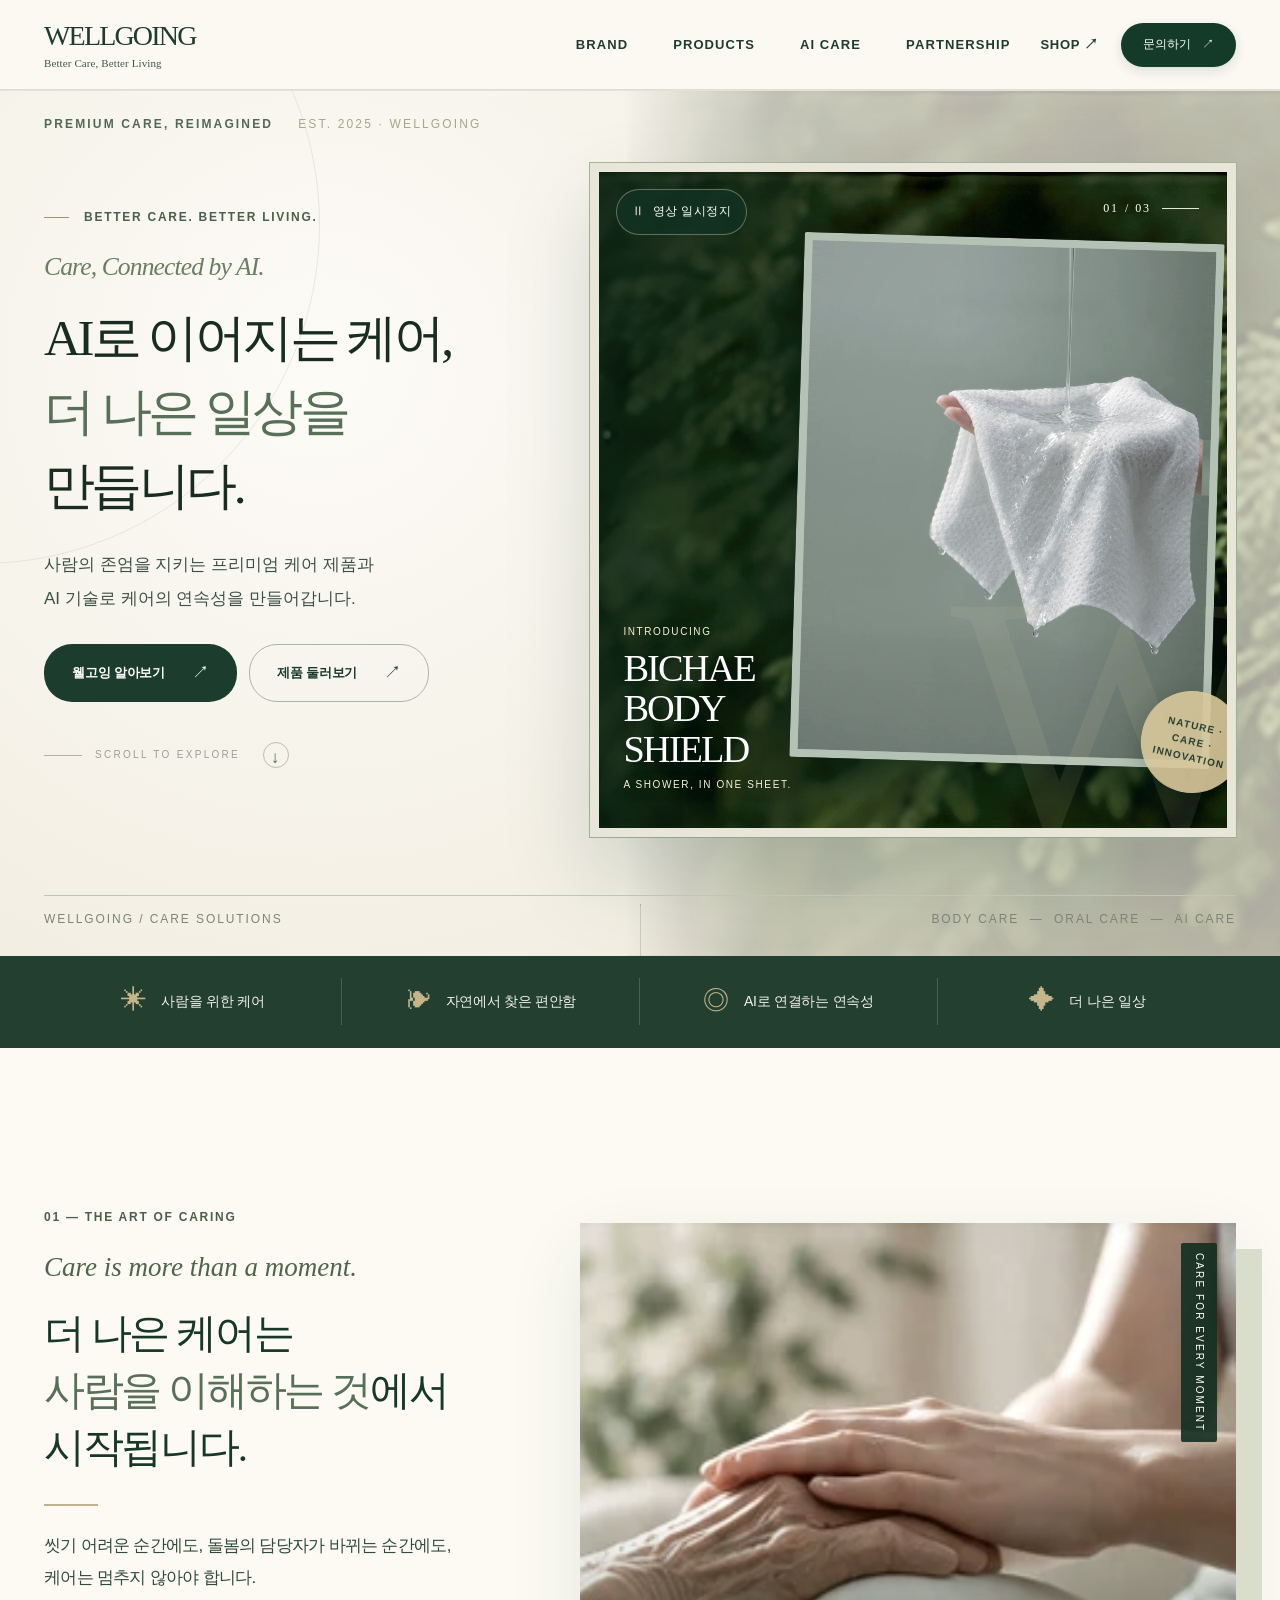
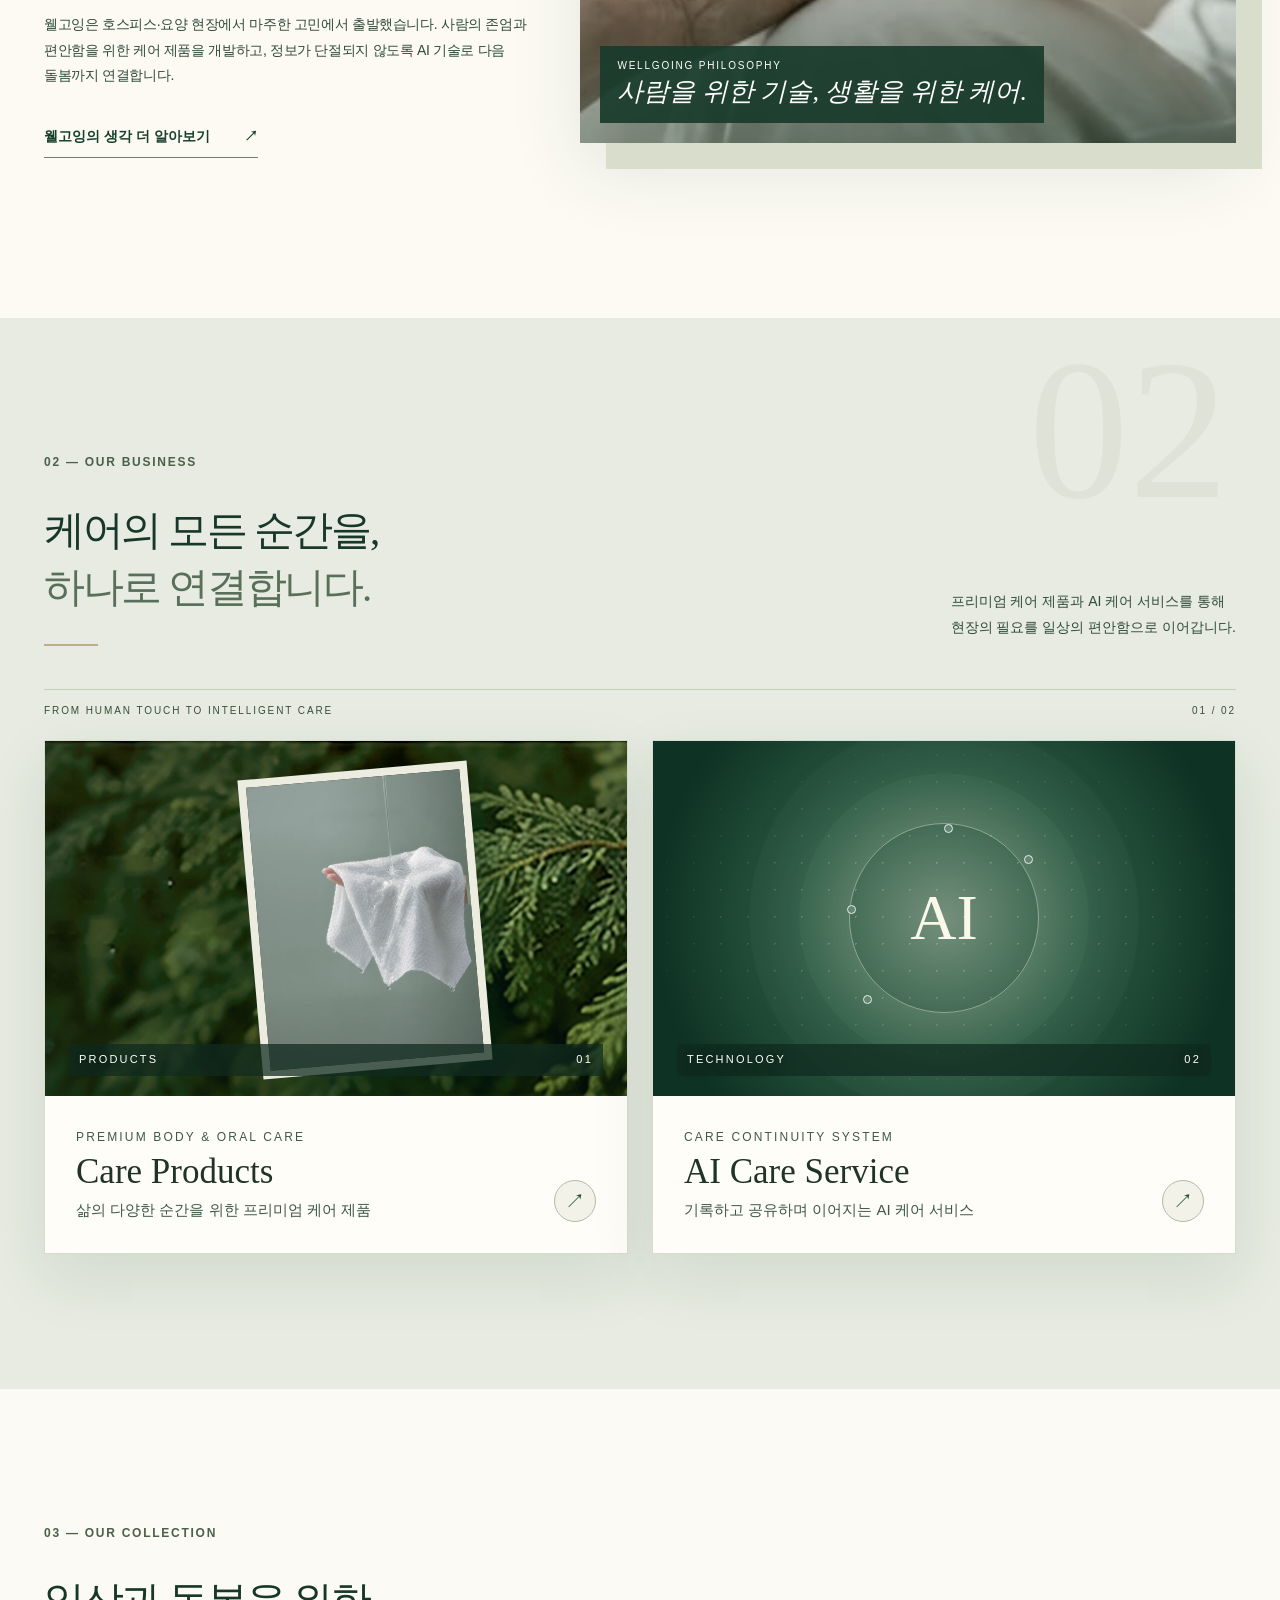
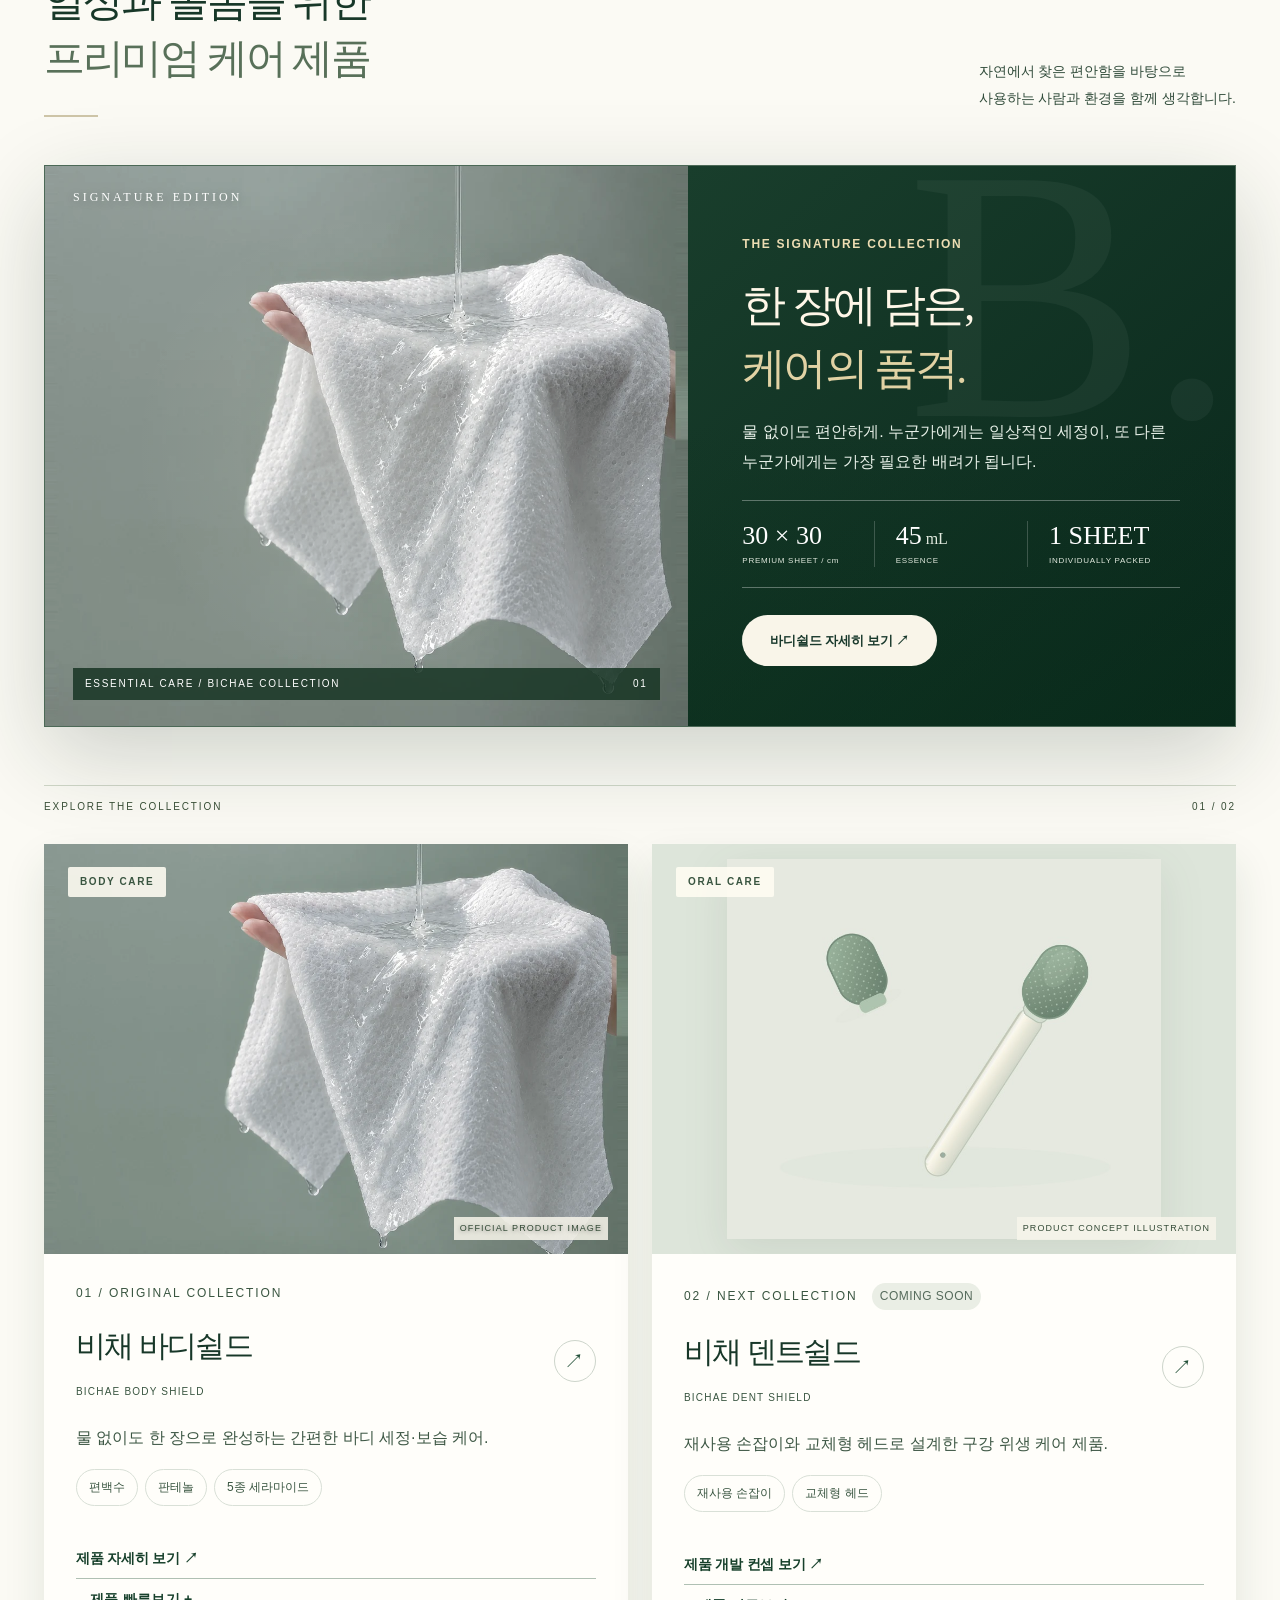
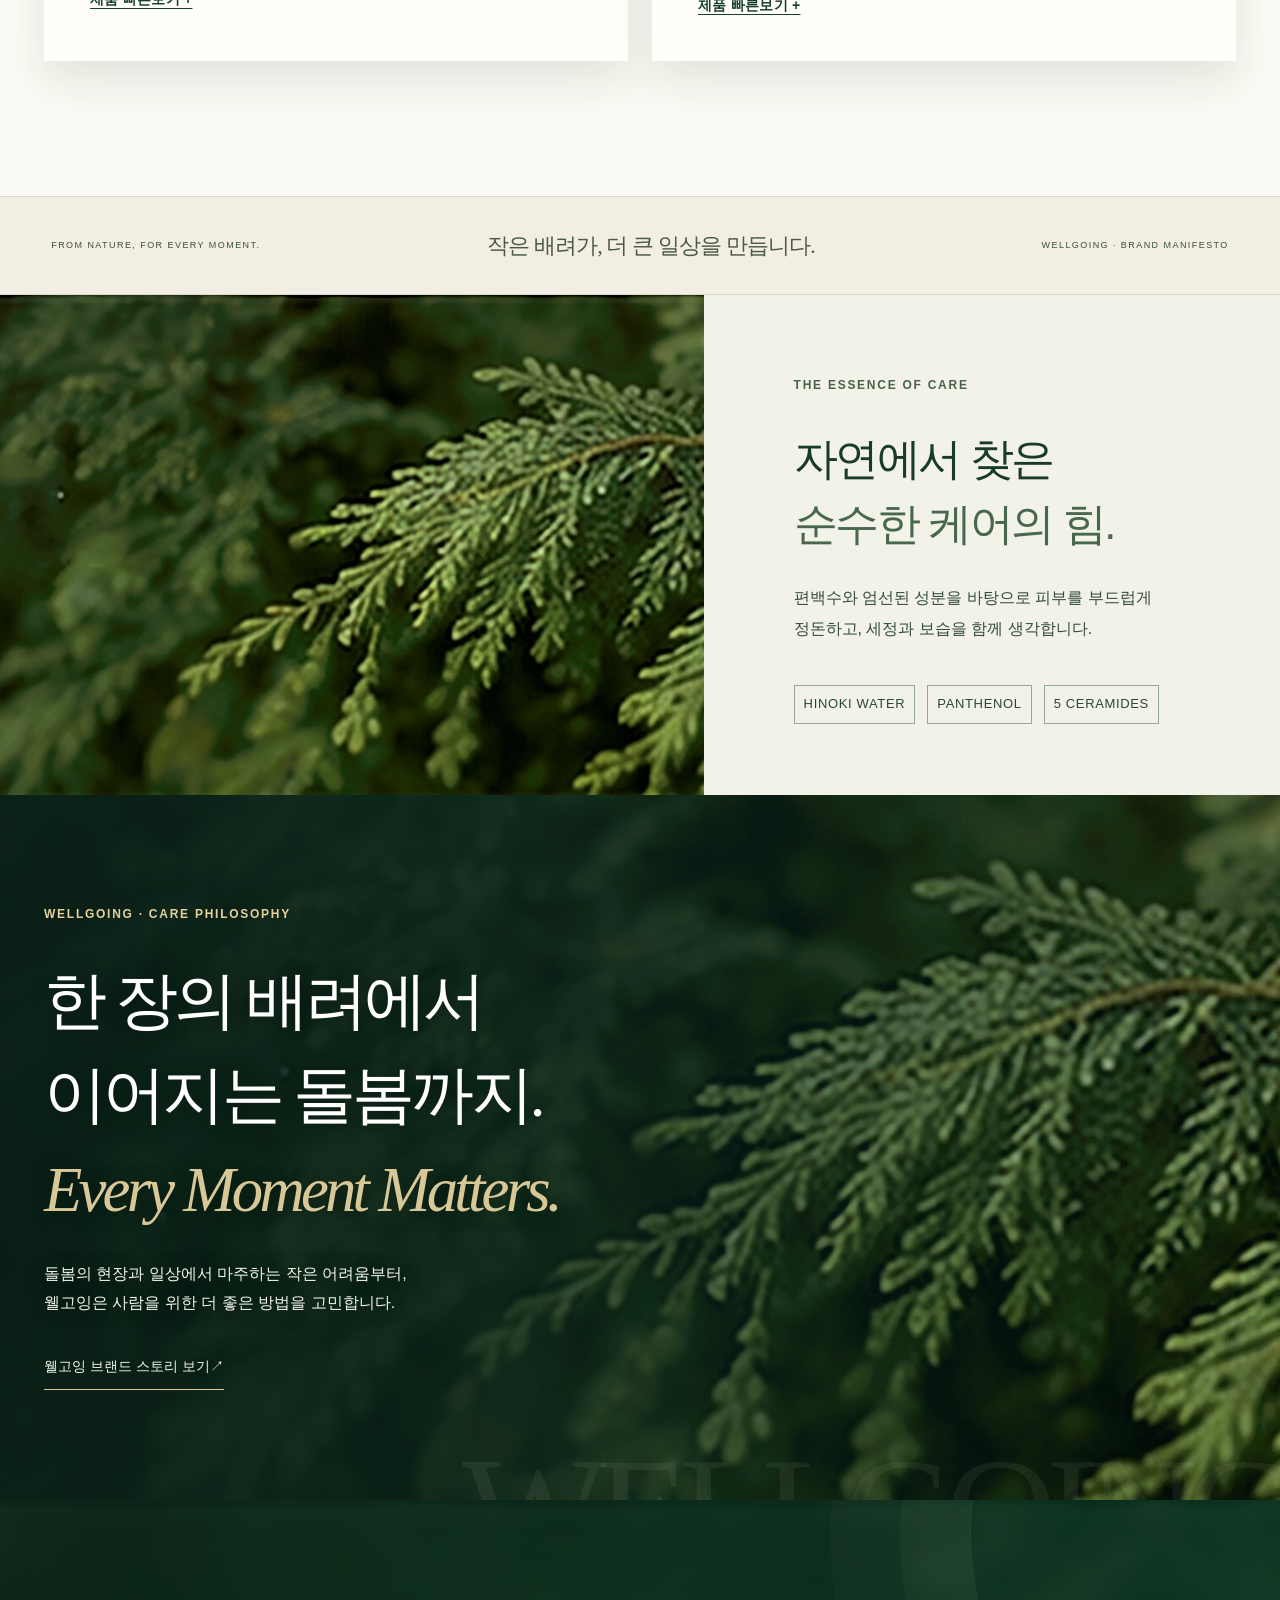
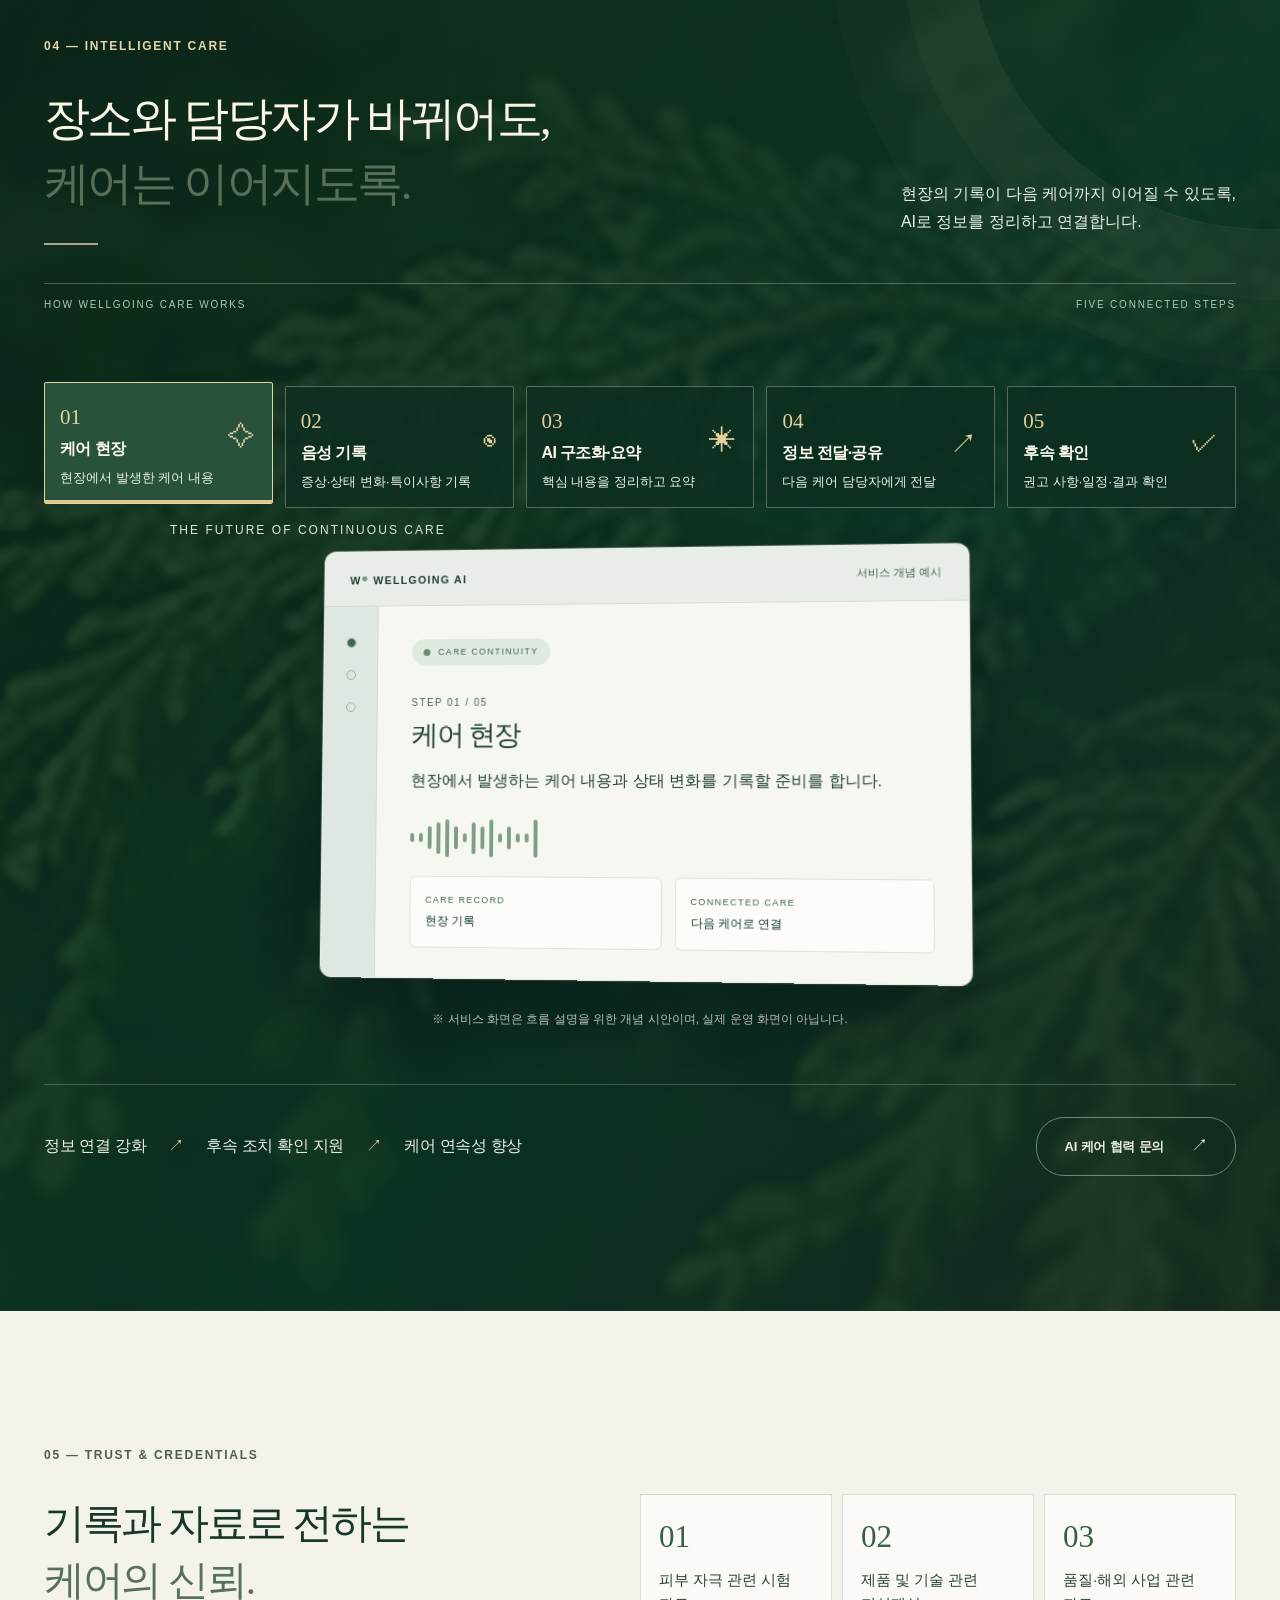
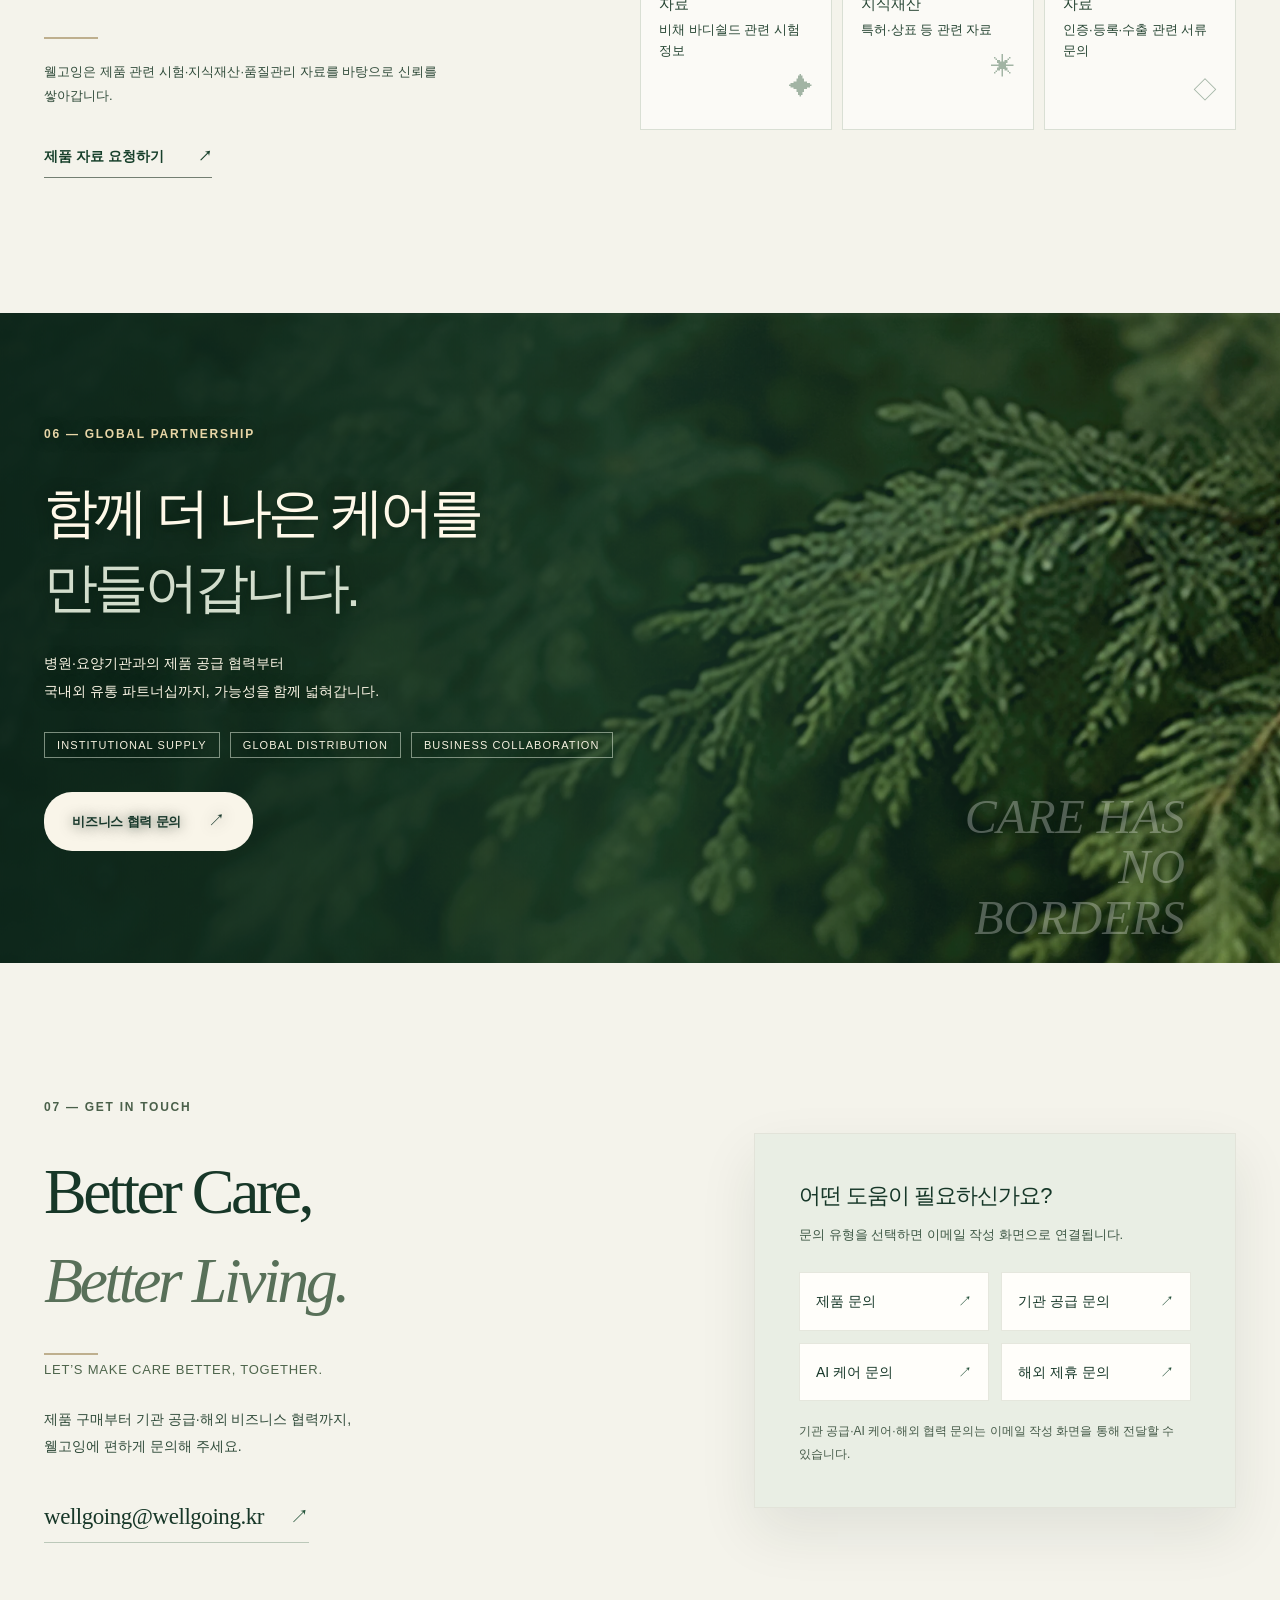
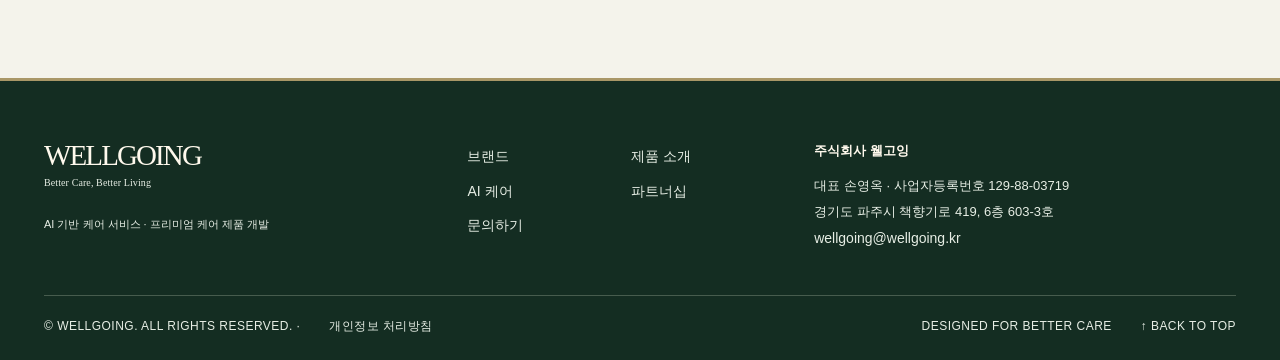
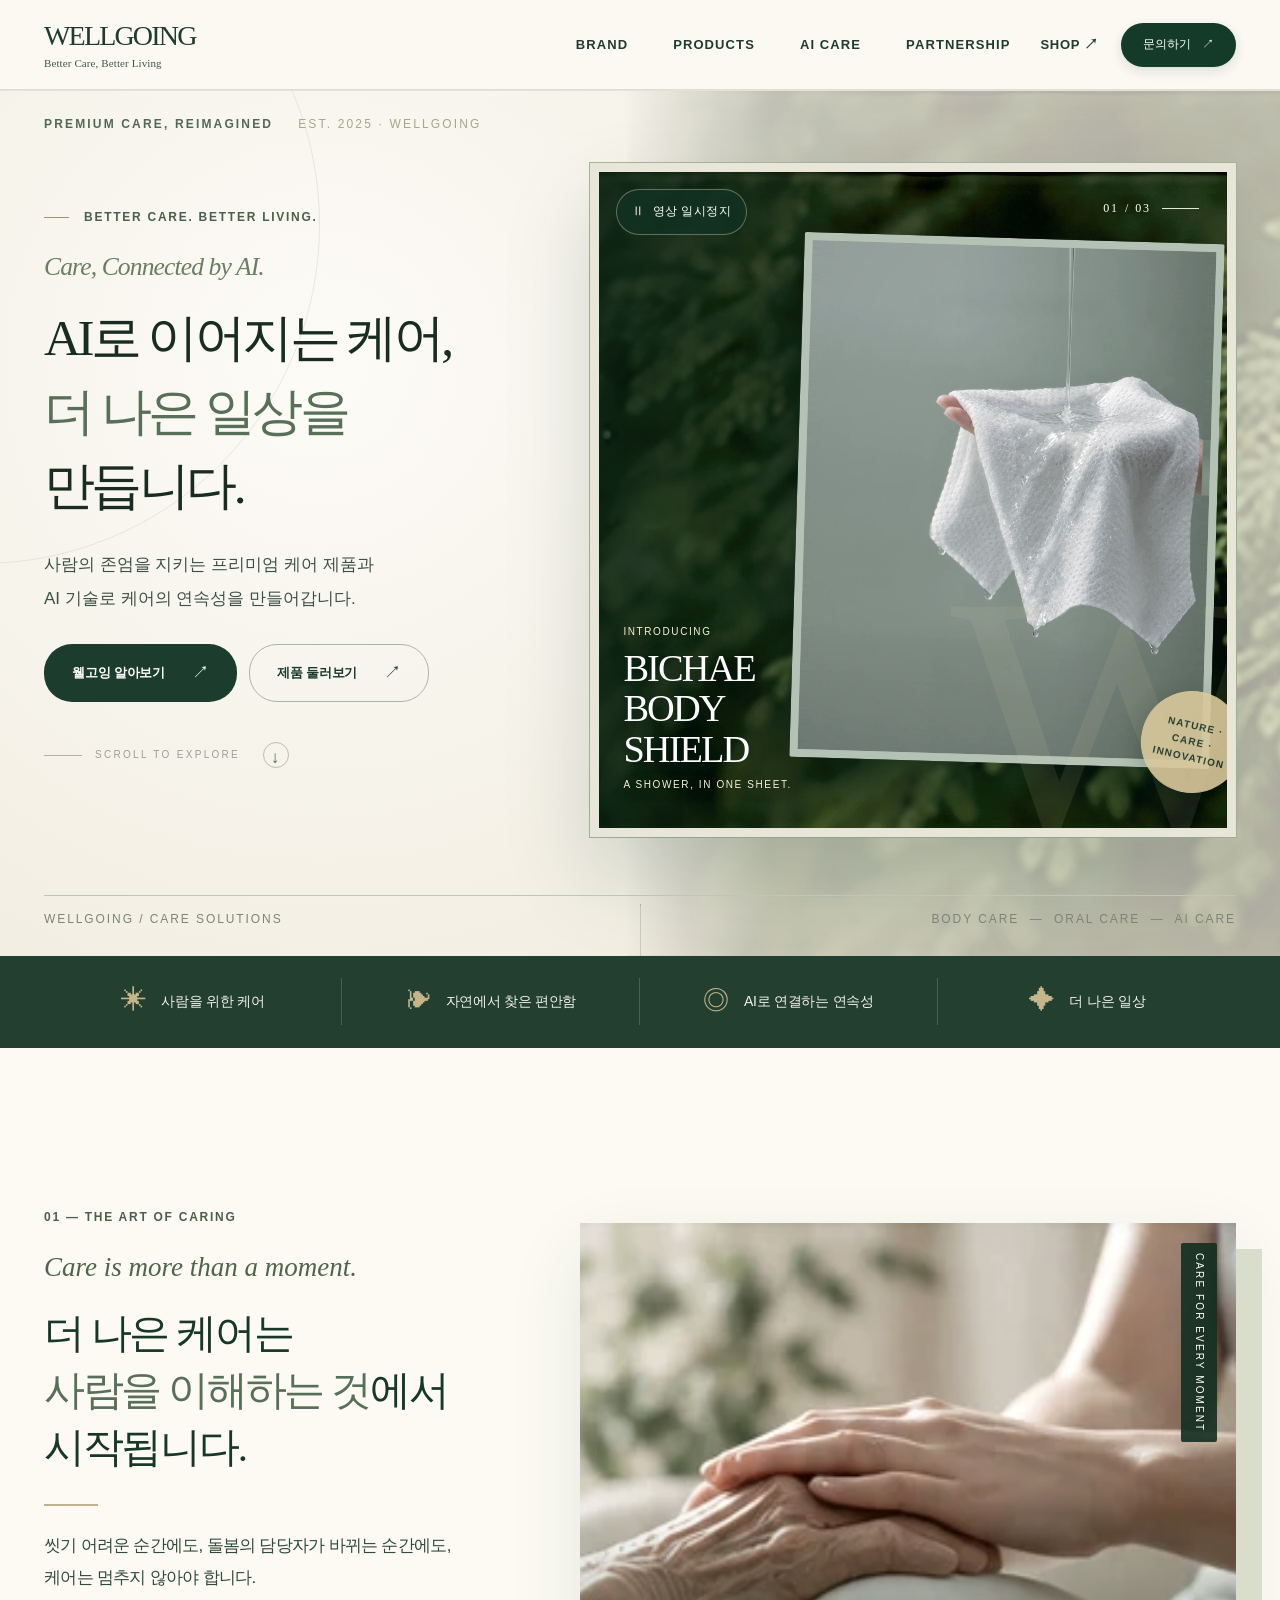
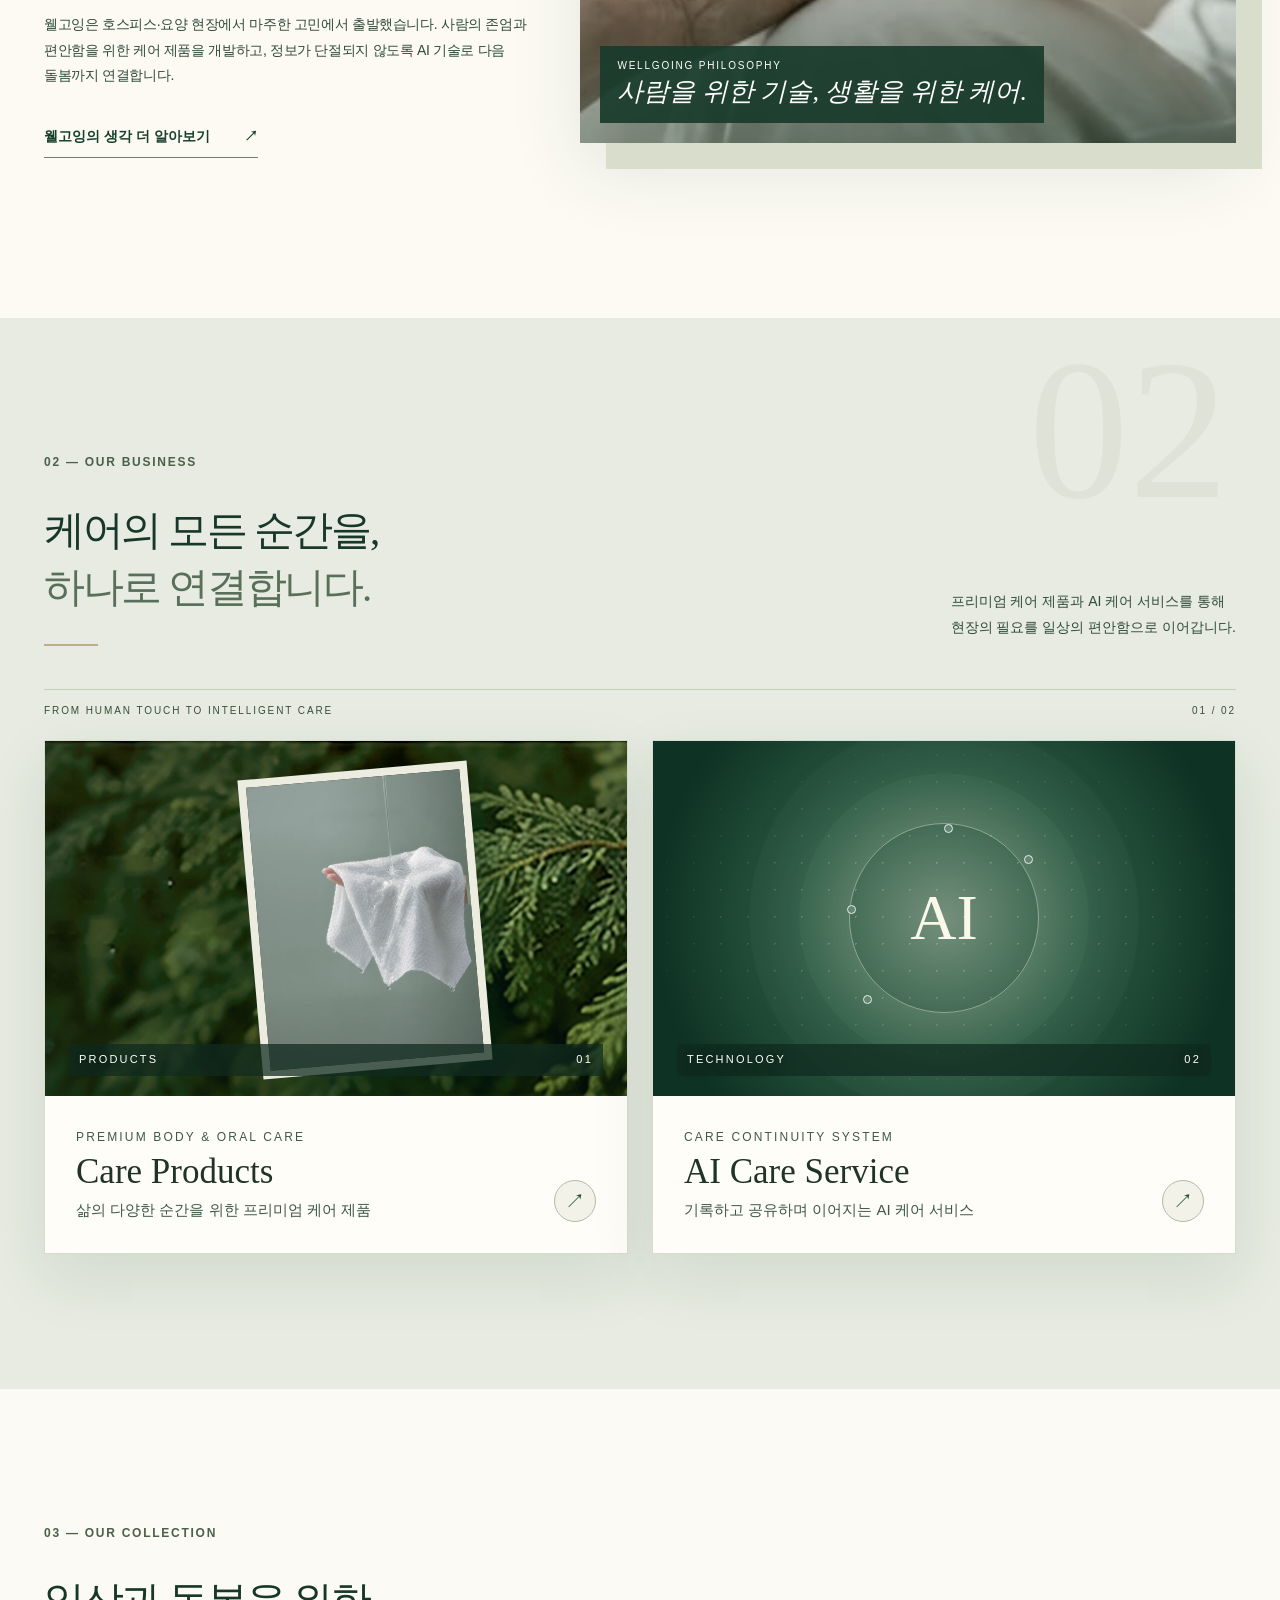
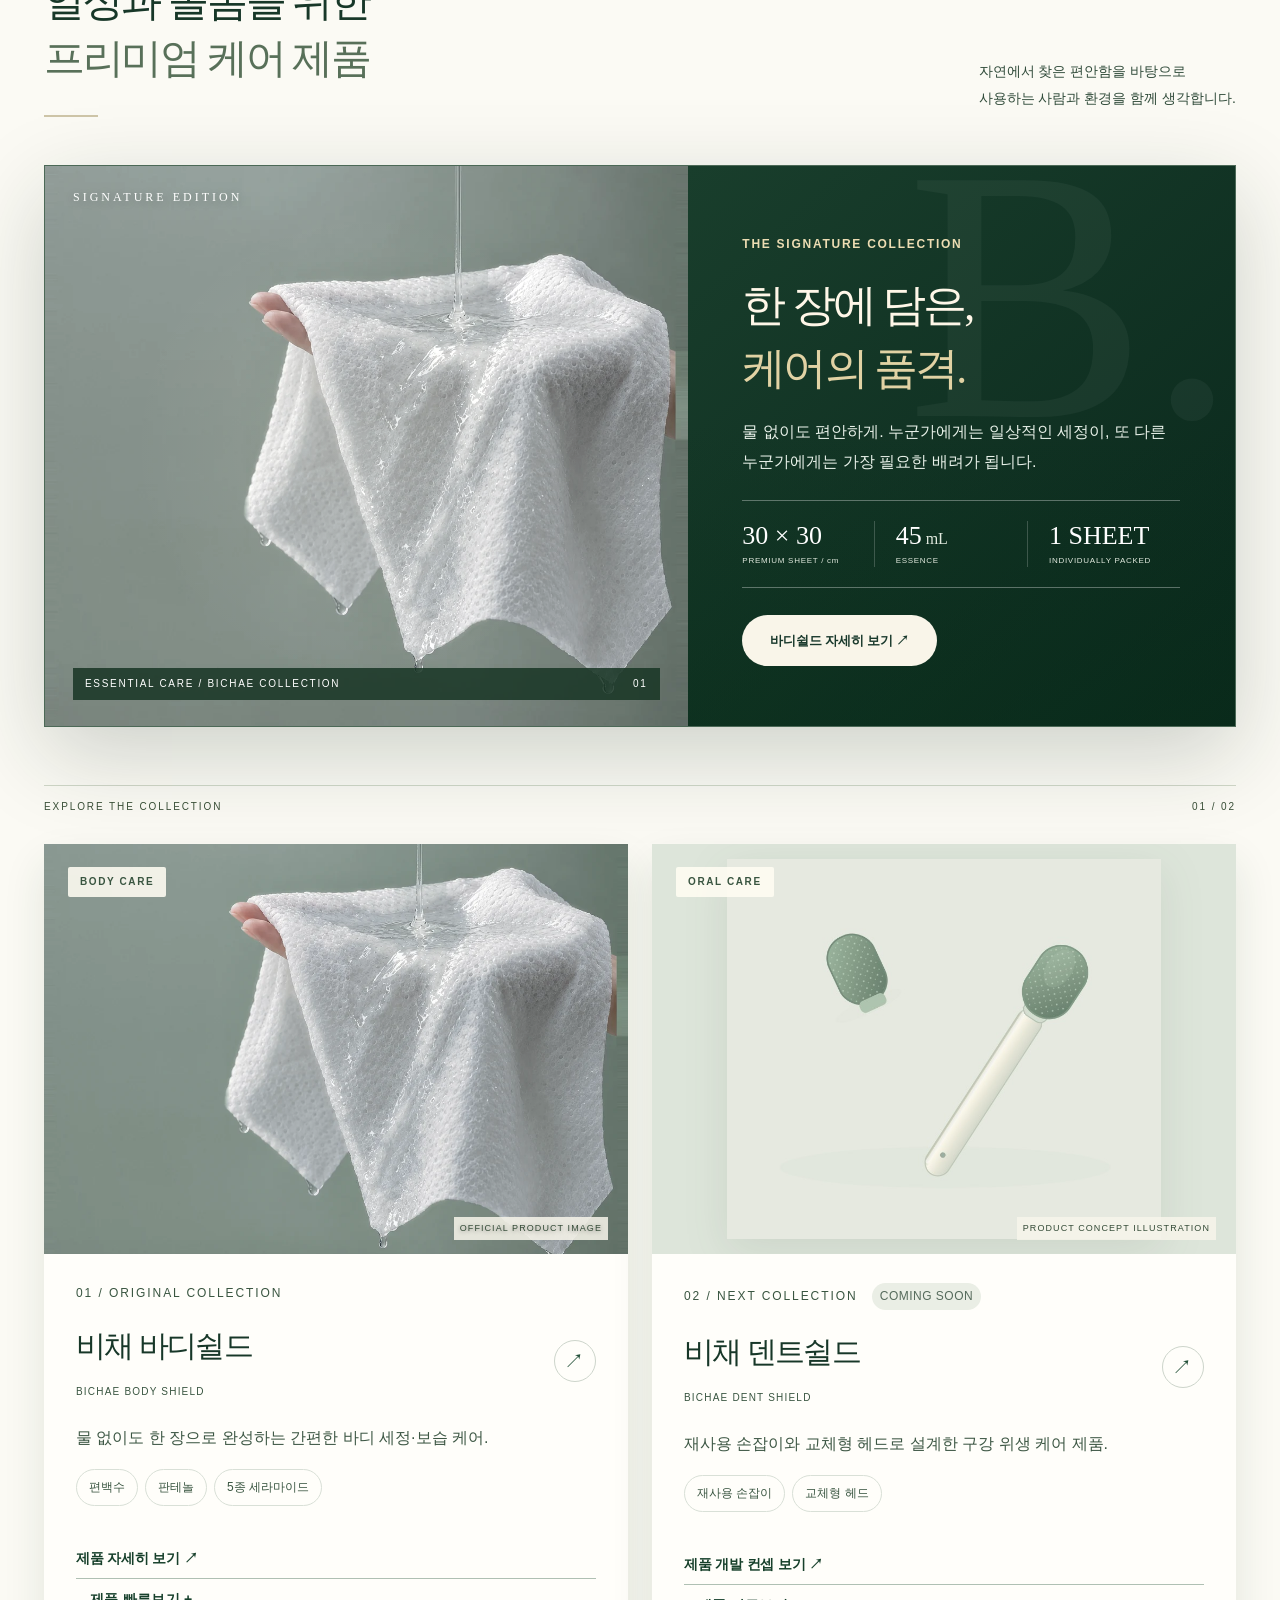
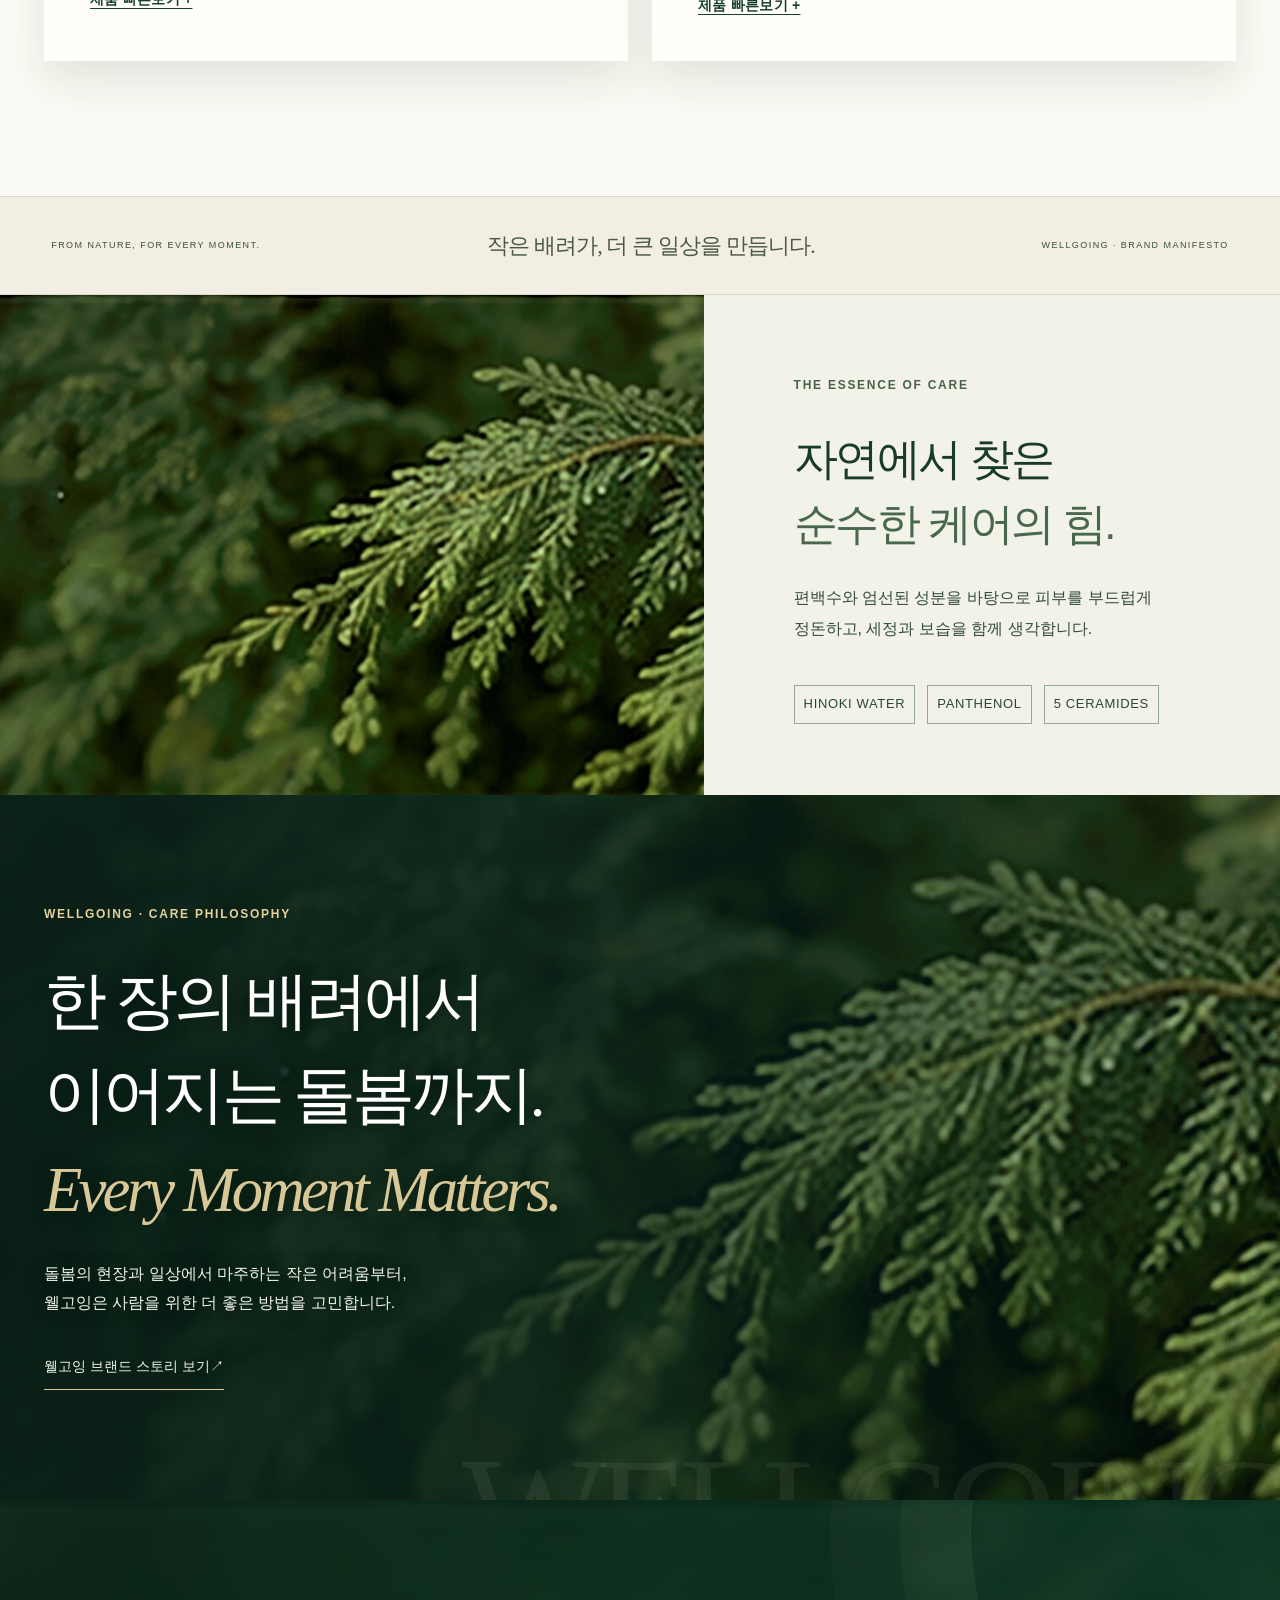
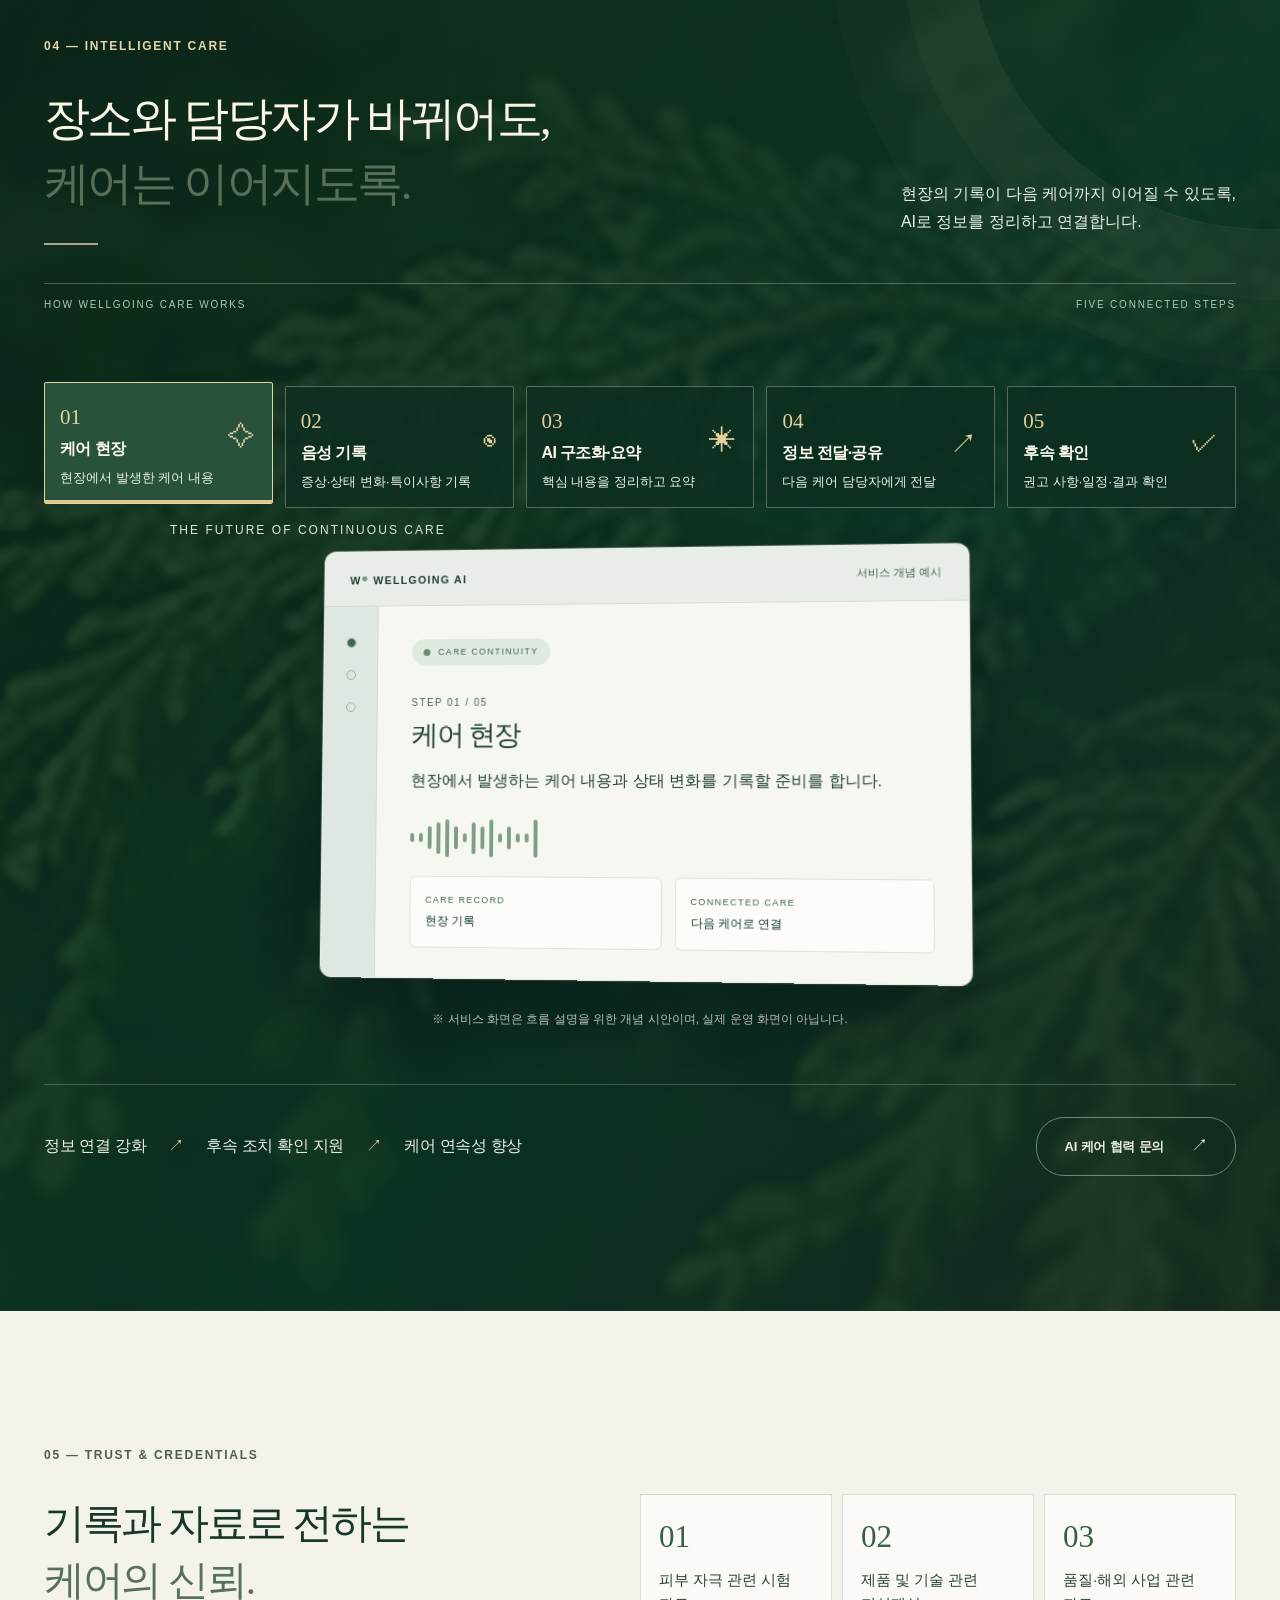
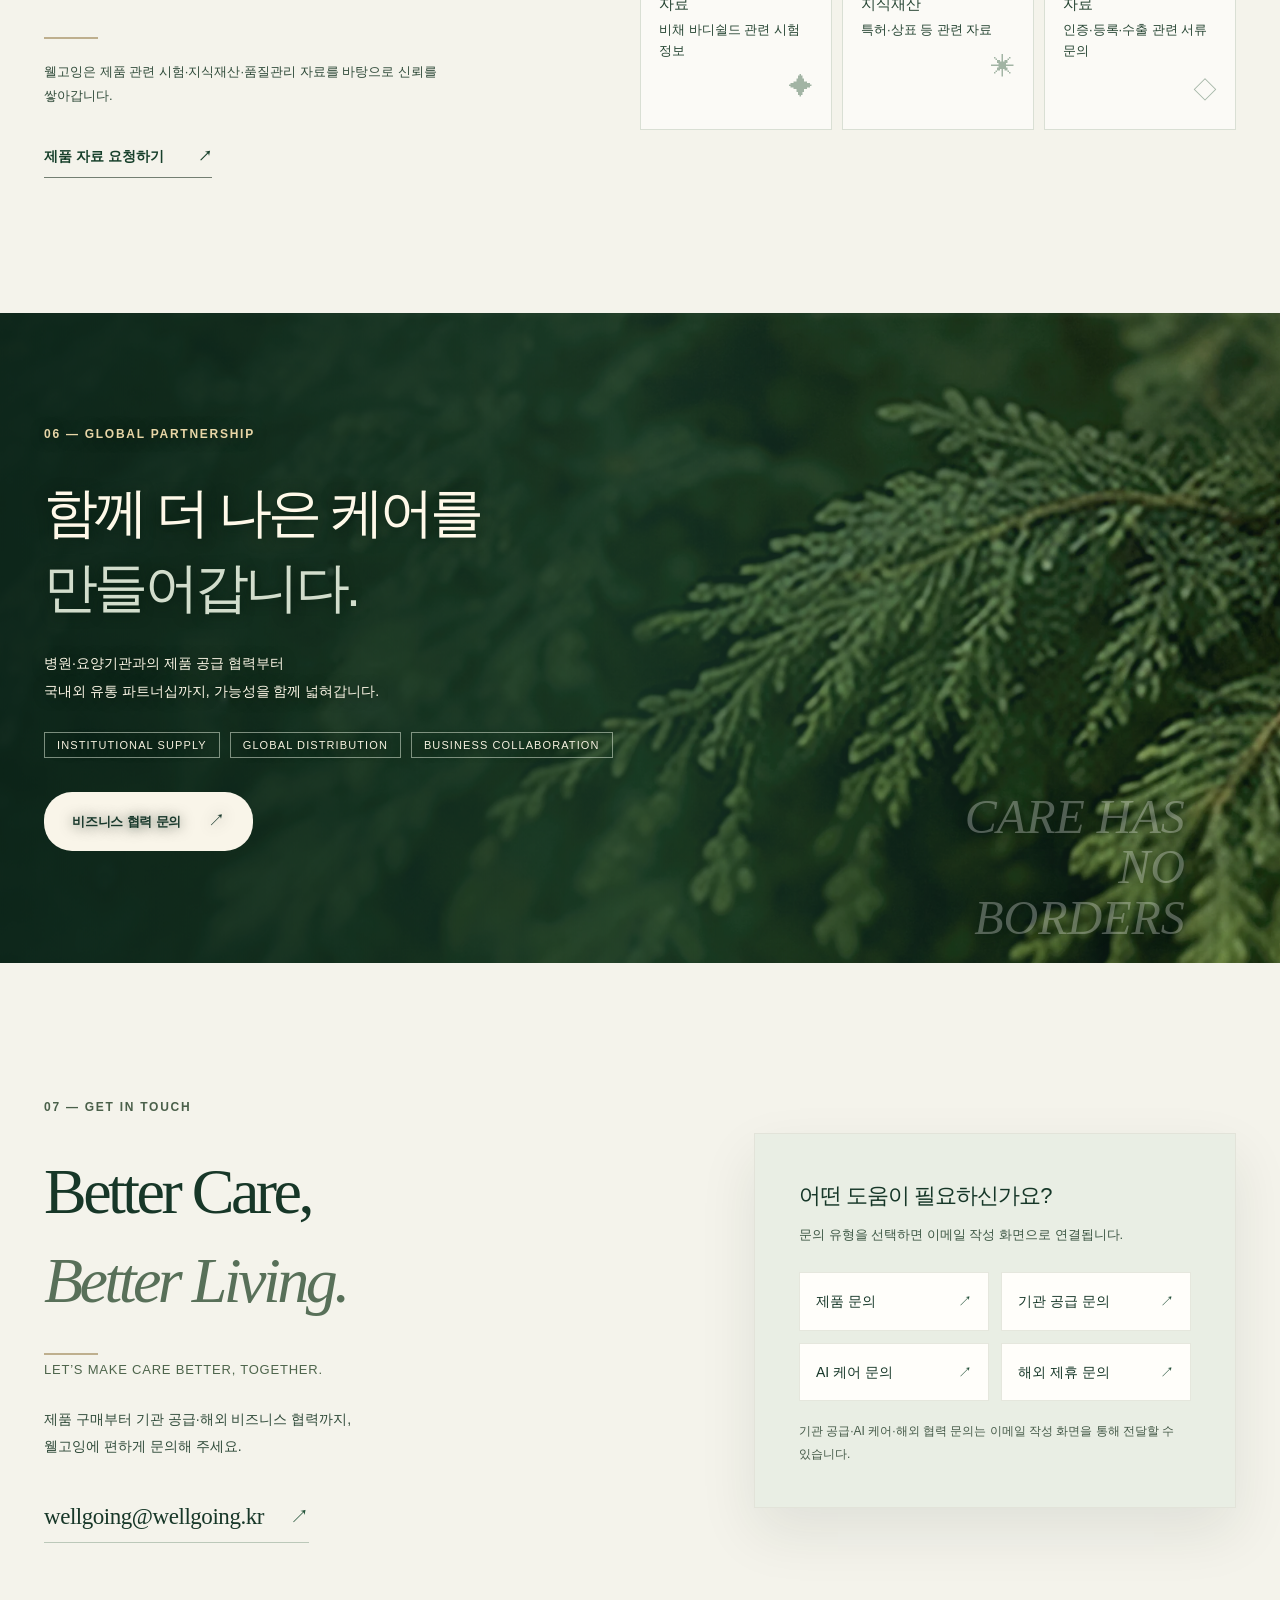
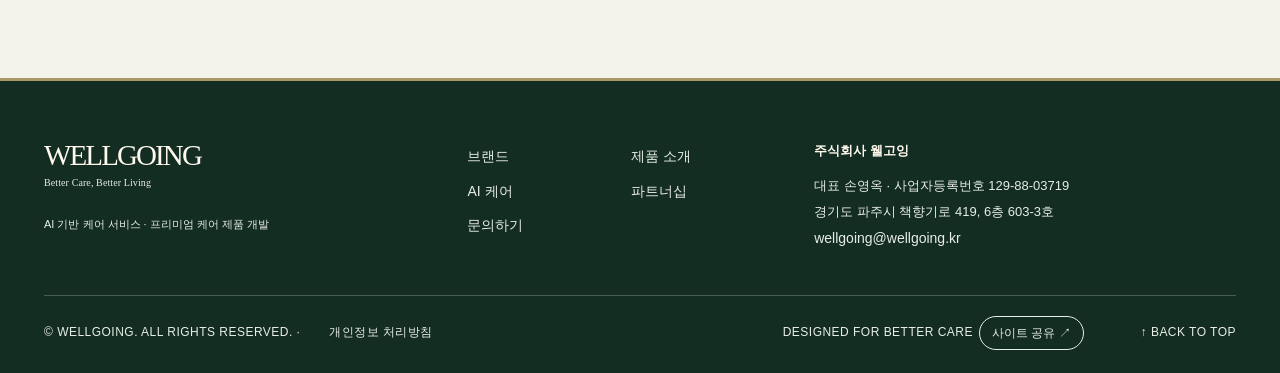
